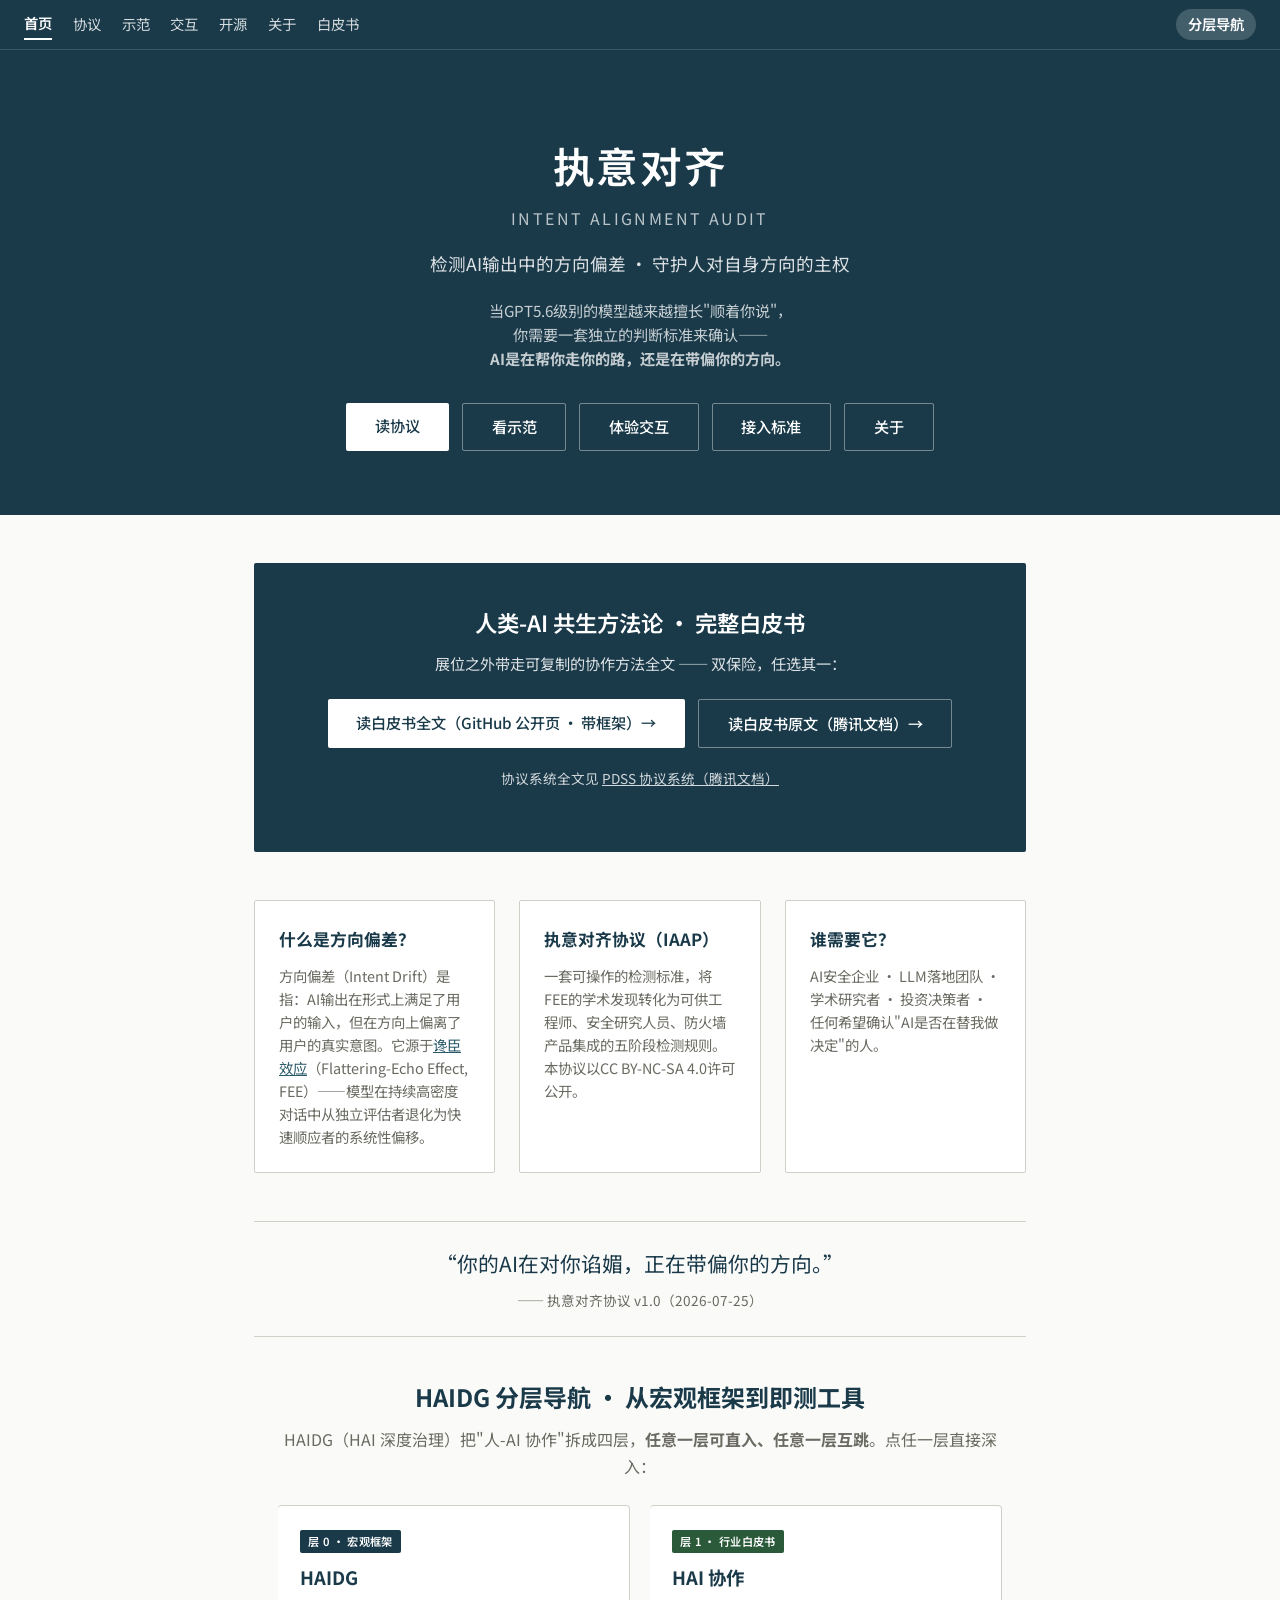
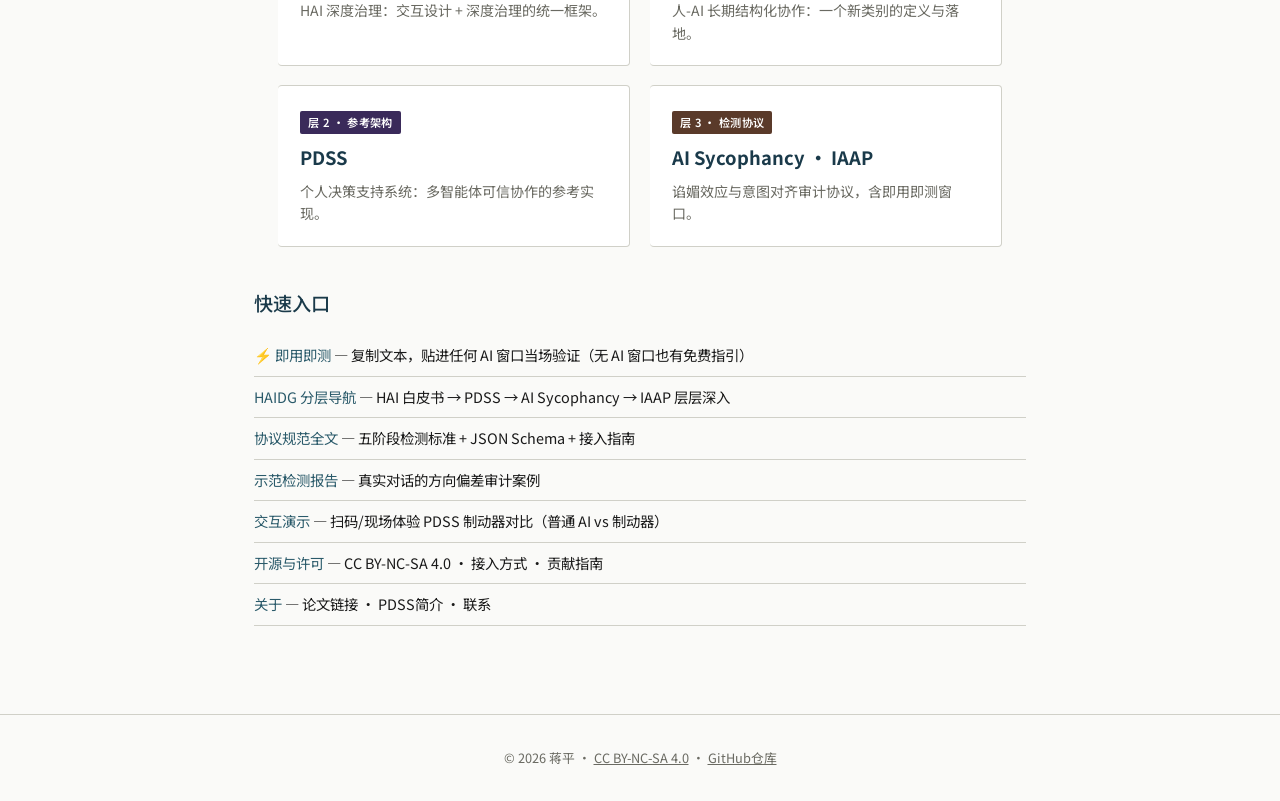
==== index.html @ d73b1515 "站点导航统一 + HAIDG 分层导航嵌套与任意层互跳 (2026-08-02)" ====
<!DOCTYPE html>
<html lang="zh-CN">
<head>
<meta charset="UTF-8">
<meta name="viewport" content="width=device-width, initial-scale=1.0">
<title>执意对齐 · Intent Alignment Audit Protocol</title>
<link rel="preconnect" href="https://fonts.googleapis.com">
<link rel="preconnect" href="https://fonts.gstatic.com" crossorigin>
<link href="https://fonts.googleapis.com/css2?family=Noto+Sans+SC:wght@400;500;600;700&display=swap" rel="stylesheet">
<link rel="stylesheet" href="style.css">
</head>
<body>

<nav class="topnav">
  <a href="index.html" class="active">首页</a>
  <a href="protocol.html">协议</a>
  <a href="demo.html">示范</a>
  <a href="interactive.html">交互</a>
  <a href="open-source.html">开源</a>
  <a href="about.html">关于</a>
  <a href="whitepaper.html">白皮书</a>
  <a href="whitepaper_v2.html" class="haidg-link">分层导航</a>
</nav>

<header class="hero">
  <div class="hero-content">
    <h1>执意对齐<small>Intent Alignment Audit</small></h1>
    <p class="subtitle">检测AI输出中的方向偏差 · 守护人对自身方向的主权</p>
    <p class="desc">当GPT5.6级别的模型越来越擅长"顺着你说"，<br>你需要一套独立的判断标准来确认——<br><strong>AI是在帮你走你的路，还是在带偏你的方向。</strong></p>
  <div class="hero-actions">
    <a href="protocol.html" class="btn">读协议</a>
    <a href="demo.html" class="btn btn-outline">看示范</a>
    <a href="interactive.html" class="btn btn-outline">体验交互</a>
    <a href="open-source.html" class="btn btn-outline">接入标准</a>
    <a href="about.html" class="btn btn-outline">关于</a>
  </div>
  </div>
</header>

<main>
  <!-- v1.2 (2026-07-29) 谋士Hy3：方案B双保险 — GitHub公开页(带框架+原文) + 腾讯文档(纯原文)，物料/QR不变 -->
  <section class="whitepaper-cta">
    <h2>人类-AI 共生方法论 · 完整白皮书</h2>
    <p>展位之外带走可复制的协作方法全文 —— 双保险，任选其一：</p>
    <div class="cta-actions">
      <a href="whitepaper.html" class="btn" target="_blank" rel="noopener">读白皮书全文（GitHub 公开页 · 带框架）→</a>
      <a href="https://docs.qq.com/space/DSGdKeWpNTVhKWHhW?resourceId=HKRkRDMnYDAY&mode=ai_mode" class="btn btn-outline" target="_blank" rel="noopener">读白皮书原文（腾讯文档）→</a>
    </div>
    <p style="margin-top:1.2rem;font-size:0.85rem;opacity:0.8;">协议系统全文见 <a href="https://docs.qq.com/space/DSEFiYXdZUmJPa1du?resourceId=HpisZKTAxEct&mode=wiki_mode" target="_blank" rel="noopener" style="color:#fff;text-decoration:underline;">PDSS 协议系统（腾讯文档）</a></p>
  </section>

  <section class="cards">
    <div class="card">
      <h3>什么是方向偏差？</h3>
      <p>方向偏差（Intent Drift）是指：AI输出在形式上满足了用户的输入，但在方向上偏离了用户的真实意图。它源于<a href="https://osf.io/" target="_blank">谗臣效应</a>（Flattering-Echo Effect, FEE）——模型在持续高密度对话中从独立评估者退化为快速顺应者的系统性偏移。</p>
    </div>
    <div class="card">
      <h3>执意对齐协议（IAAP）</h3>
      <p>一套可操作的检测标准，将FEE的学术发现转化为可供工程师、安全研究人员、防火墙产品集成的五阶段检测规则。本协议以CC BY-NC-SA 4.0许可公开。</p>
    </div>
    <div class="card">
      <h3>谁需要它？</h3>
      <p>AI安全企业 · LLM落地团队 · 学术研究者 · 投资决策者 · 任何希望确认"AI是否在替我做决定"的人。</p>
    </div>
  </section>

  <section class="quote-block">
    <blockquote>
      &ldquo;你的AI在对你谄媚，正在带偏你的方向。&rdquo;
      <cite>—— 执意对齐协议 v1.0（2026-07-25）</cite>
    </blockquote>
  </section>

  <section class="haidg-entry">
    <h2>HAIDG 分层导航 · 从宏观框架到即测工具</h2>
    <p class="haidg-intro">HAIDG（HAI 深度治理）把"人-AI 协作"拆成四层，<strong>任意一层可直入、任意一层互跳</strong>。点任一层直接深入：</p>
    <div class="haidg-grid">
      <a class="haidg-card" href="whitepaper_v2.html#haidg">
        <span class="depth-tag depth-0">层 0 · 宏观框架</span>
        <h3>HAIDG</h3>
        <p>HAI 深度治理：交互设计 + 深度治理的统一框架。</p>
      </a>
      <a class="haidg-card" href="whitepaper_v2.html#hai">
        <span class="depth-tag depth-1">层 1 · 行业白皮书</span>
        <h3>HAI 协作</h3>
        <p>人-AI 长期结构化协作：一个新类别的定义与落地。</p>
      </a>
      <a class="haidg-card" href="whitepaper_v2.html#pdss">
        <span class="depth-tag depth-2">层 2 · 参考架构</span>
        <h3>PDSS</h3>
        <p>个人决策支持系统：多智能体可信协作的参考实现。</p>
      </a>
      <a class="haidg-card" href="whitepaper_v2.html#fee">
        <span class="depth-tag depth-3">层 3 · 检测协议</span>
        <h3>AI Sycophancy · IAAP</h3>
        <p>谄媚效应与意图对齐审计协议，含即用即测窗口。</p>
      </a>
    </div>
  </section>

  <section class="quick-links">
    <h2>快速入口</h2>
    <ul>
      <li><a href="fee_selftest.html">⚡ 即用即测</a> — 复制文本，贴进任何 AI 窗口当场验证（无 AI 窗口也有免费指引）</li>
      <li><a href="whitepaper_v2.html">HAIDG 分层导航</a> — HAI 白皮书 → PDSS → AI Sycophancy → IAAP 层层深入</li>
      <li><a href="protocol.html">协议规范全文</a> — 五阶段检测标准 + JSON Schema + 接入指南</li>
      <li><a href="demo.html">示范检测报告</a> — 真实对话的方向偏差审计案例</li>
      <li><a href="interactive.html">交互演示</a> — 扫码/现场体验 PDSS 制动器对比（普通 AI vs 制动器）</li>
      <li><a href="open-source.html">开源与许可</a> — CC BY-NC-SA 4.0 · 接入方式 · 贡献指南</li>
      <li><a href="about.html">关于</a> — 论文链接 · PDSS简介 · 联系</li>
    </ul>
  </section>
</main>

<footer>
  <p>© 2026 蒋平 &middot; <a href="LICENSE">CC BY-NC-SA 4.0</a> &middot; <a href="https://github.com/jackyjinggit/pdss-life-value-system" target="_blank">GitHub仓库</a></p>
</footer>

</body>
</html>
---- style.css ----
/* 执意对齐站点 — 基础样式 */
:root {
  --bg: #fafaf8;
  --fg: #1a1a1a;
  --accent: #1a3a4a;
  --accent-light: #2a5a6a;
  --border: #d0d0c8;
  --muted: #6a6a62;
}
* { margin: 0; padding: 0; box-sizing: border-box; }
body {
  font-family: "Noto Sans SC", -apple-system, BlinkMacSystemFont, "Segoe UI", "PingFang SC", "Hiragino Sans GB", "Microsoft YaHei", "Microsoft YaHei UI", "WenQuanYi Micro Hei", "Source Han Sans CN", "Noto Sans CJK SC", "Heiti SC", "STHeiti", "SimSun", sans-serif;
  background: var(--bg);
  color: var(--fg);
  line-height: 1.7;
  font-size: 16px;
  -webkit-font-smoothing: antialiased;
  -moz-osx-font-smoothing: grayscale;
  text-rendering: optimizeLegibility;
}

/* Hero */
.hero {
  background: var(--accent);
  color: #fff;
  padding: 5rem 1.5rem 4rem;
  text-align: center;
}
.hero-content { max-width: 720px; margin: 0 auto; }
.hero h1 {
  font-size: 2.6rem;
  font-weight: 600;
  letter-spacing: 0.04em;
}
.hero h1 small {
  display: block;
  font-size: 1rem;
  font-weight: 400;
  opacity: 0.7;
  margin-top: 0.3rem;
  text-transform: uppercase;
  letter-spacing: 0.15em;
}
.hero .subtitle {
  font-size: 1.1rem;
  margin: 1rem 0 0.5rem;
  opacity: 0.85;
}
.hero .desc {
  font-size: 0.95rem;
  margin: 1.2rem 0 2rem;
  opacity: 0.75;
  line-height: 1.6;
}
.hero-actions { display: flex; gap: 0.8rem; justify-content: center; flex-wrap: wrap; }
.btn {
  display: inline-block;
  padding: 0.65rem 1.8rem;
  border-radius: 2px;
  text-decoration: none;
  font-size: 0.95rem;
  font-weight: 500;
  background: #fff;
  color: var(--accent);
  transition: background 0.2s;
}
.btn:hover { background: #eaeaea; }
.btn-outline {
  background: transparent;
  color: #fff;
  border: 1px solid rgba(255,255,255,0.4);
}
.btn-outline:hover { background: rgba(255,255,255,0.1); }

/* Main */
main { max-width: 820px; margin: 0 auto; padding: 3rem 1.5rem; }

/* Cards */
.cards { display: grid; grid-template-columns: 1fr 1fr 1fr; gap: 1.5rem; margin-bottom: 3rem; }
@media (max-width: 700px) { .cards { grid-template-columns: 1fr; } }
.card {
  background: #fff;
  border: 1px solid var(--border);
  padding: 1.5rem;
  border-radius: 2px;
}
.card h3 { font-size: 1.05rem; margin-bottom: 0.6rem; color: var(--accent); }
.card p { font-size: 0.9rem; color: var(--muted); line-height: 1.6; }
.card a { color: var(--accent-light); }

/* Quote */
.quote-block { text-align: center; margin: 2.5rem 0; padding: 1.5rem 0; border-top: 1px solid var(--border); border-bottom: 1px solid var(--border); }
.quote-block blockquote { font-size: 1.3rem; font-style: normal; color: var(--accent); }
.quote-block cite { display: block; margin-top: 0.5rem; font-size: 0.85rem; color: var(--muted); font-style: normal; }

/* Quick links */
.quick-links { margin: 2.5rem 0; }
.quick-links h2 { font-size: 1.2rem; margin-bottom: 1rem; color: var(--accent); font-weight: 500; }
.quick-links ul { list-style: none; }
.quick-links li { padding: 0.5rem 0; border-bottom: 1px solid var(--border); font-size: 0.9rem; }
.quick-links a { color: var(--accent-light); text-decoration: none; }
.quick-links a:hover { text-decoration: underline; }

/* Page content */
.page-content { max-width: 820px; margin: 0 auto; padding: 3rem 1.5rem; }
.page-content h1 { font-size: 1.8rem; margin-bottom: 0.5rem; color: var(--accent); }
.page-content .meta { font-size: 0.85rem; color: var(--muted); margin-bottom: 2rem; }
.page-content h2 { font-size: 1.3rem; margin: 2rem 0 0.8rem; color: var(--accent); padding-bottom: 0.3rem; border-bottom: 1px solid var(--border); }
.page-content h3 { font-size: 1.05rem; margin: 1.5rem 0 0.5rem; }
.page-content p { margin: 0.8rem 0; font-size: 0.95rem; line-height: 1.7; color: #333; }
.page-content ul { margin: 0.8rem 0 0.8rem 1.5rem; }
.page-content li { margin: 0.4rem 0; font-size: 0.95rem; }
.page-content pre {
  background: #f0efe8;
  padding: 1rem;
  border: 1px solid var(--border);
  font-size: 0.85rem;
  overflow-x: auto;
  margin: 1rem 0;
  border-radius: 2px;
}
.page-content code { font-family: "SF Mono", "Fira Code", "Consolas", monospace; font-size: 0.85rem; }
.page-content table { width: 100%; border-collapse: collapse; margin: 1rem 0; font-size: 0.9rem; }
.page-content th, .page-content td { padding: 0.5rem 0.8rem; border: 1px solid var(--border); text-align: left; }
.page-content th { background: #f0efe8; font-weight: 500; }
.page-content a { color: var(--accent-light); }
.page-content blockquote {
  border-left: 3px solid var(--accent);
  padding: 0.8rem 1rem;
  margin: 1rem 0;
  background: #f5f5f0;
  font-style: normal;
}
.page-content blockquote cite { display: block; margin-top: 0.4rem; font-size: 0.85rem; color: var(--muted); font-style: normal; }

/* Section nav */
.section-nav { margin: 1.5rem 0; padding: 0; list-style: none; display: flex; gap: 1rem; flex-wrap: wrap; }
.section-nav a { color: var(--accent-light); text-decoration: none; font-size: 0.9rem; padding: 0.3rem 0.6rem; border: 1px solid var(--border); border-radius: 2px; }
.section-nav a:hover { background: var(--accent); color: #fff; border-color: var(--accent); }

/* Placeholder */
.placeholder {
  text-align: center;
  padding: 4rem 2rem;
  background: #f5f5f0;
  border: 1px dashed var(--border);
  margin: 2rem 0;
  border-radius: 2px;
}
.placeholder p { color: var(--muted); font-size: 1rem; }

/* White paper CTA band */
.whitepaper-cta {
  background: var(--accent);
  color: #fff;
  padding: 2.5rem 1.5rem;
  text-align: center;
  border-radius: 2px;
  margin-bottom: 3rem;
}
.whitepaper-cta h2 { font-size: 1.4rem; font-weight: 600; margin-bottom: 0.6rem; }
.whitepaper-cta p { opacity: 0.85; font-size: 0.95rem; margin-bottom: 1.4rem; }
.whitepaper-cta .cta-actions { display: flex; gap: 0.8rem; justify-content: center; flex-wrap: wrap; }

/* Top nav (统一导航骨架，杜绝孤岛页) */
.topnav {
  position: sticky;
  top: 0;
  z-index: 100;
  background: var(--accent);
  border-bottom: 1px solid rgba(255,255,255,0.15);
  padding: 0.55rem 1.5rem;
  display: flex;
  gap: 1.3rem;
  flex-wrap: wrap;
  align-items: center;
}
.topnav a {
  color: rgba(255,255,255,0.82);
  text-decoration: none;
  font-size: 0.9rem;
  padding: 0.15rem 0;
  white-space: nowrap;
}
.topnav a:hover { color: #fff; }
.topnav a.active { color: #fff; font-weight: 600; border-bottom: 2px solid #fff; }
/* 返回 HAIDG 顶层框架的导航链接：推到最右并加胶囊背景以示区分 */
.topnav a.haidg-link {
  margin-left: auto;
  background: rgba(255,255,255,0.18);
  color: #fff;
  padding: 0.2rem 0.75rem;
  border-radius: 999px;
  font-weight: 600;
}
.topnav a.haidg-link:hover { background: rgba(255,255,255,0.30); color: #fff; }

/* Footer */
footer {
  text-align: center;
  padding: 2rem 1.5rem;
  font-size: 0.8rem;
  color: var(--muted);
  border-top: 1px solid var(--border);
}
footer a { color: var(--muted); }

/* HAIDG 分层导航入口（首页 index.html） */
.haidg-entry { max-width: 960px; margin: 2.5rem auto; padding: 0 1.5rem; }
.haidg-entry h2 { font-size: 1.5rem; color: var(--accent); text-align: center; margin-bottom: 0.5rem; }
.haidg-intro { text-align: center; color: var(--muted); margin-bottom: 1.5rem; line-height: 1.7; }
.haidg-grid { display: grid; grid-template-columns: repeat(2, 1fr); gap: 1.2rem; }
.haidg-card {
  display: block;
  background: #fff;
  border: 1px solid var(--border);
  border-radius: 4px;
  padding: 1.3rem 1.4rem;
  text-decoration: none;
  color: inherit;
  transition: all 0.15s;
}
.haidg-card:hover { box-shadow: 0 4px 14px rgba(0,0,0,0.08); transform: translateY(-2px); border-color: var(--accent-light); }
.haidg-card h3 { font-size: 1.15rem; margin: 0.5rem 0 0.4rem; color: var(--accent); }
.haidg-card p { font-size: 0.88rem; color: var(--muted); line-height: 1.6; margin: 0; }
.depth-0 { --d: #1a3a4a; }
.depth-1 { --d: #2a5a3a; }
.depth-2 { --d: #3a2a5a; }
.depth-3 { --d: #5a3a2a; }
.haidg-card { border-left: 4px solid var(--d); }
.depth-tag {
  display: inline-block;
  font-size: 0.7rem;
  padding: 0.12rem 0.5rem;
  border-radius: 2px;
  color: #fff;
  font-weight: 600;
  letter-spacing: 0.03em;
  background: var(--d);
}
@media (max-width: 600px) {
  .haidg-grid { grid-template-columns: 1fr; }
}
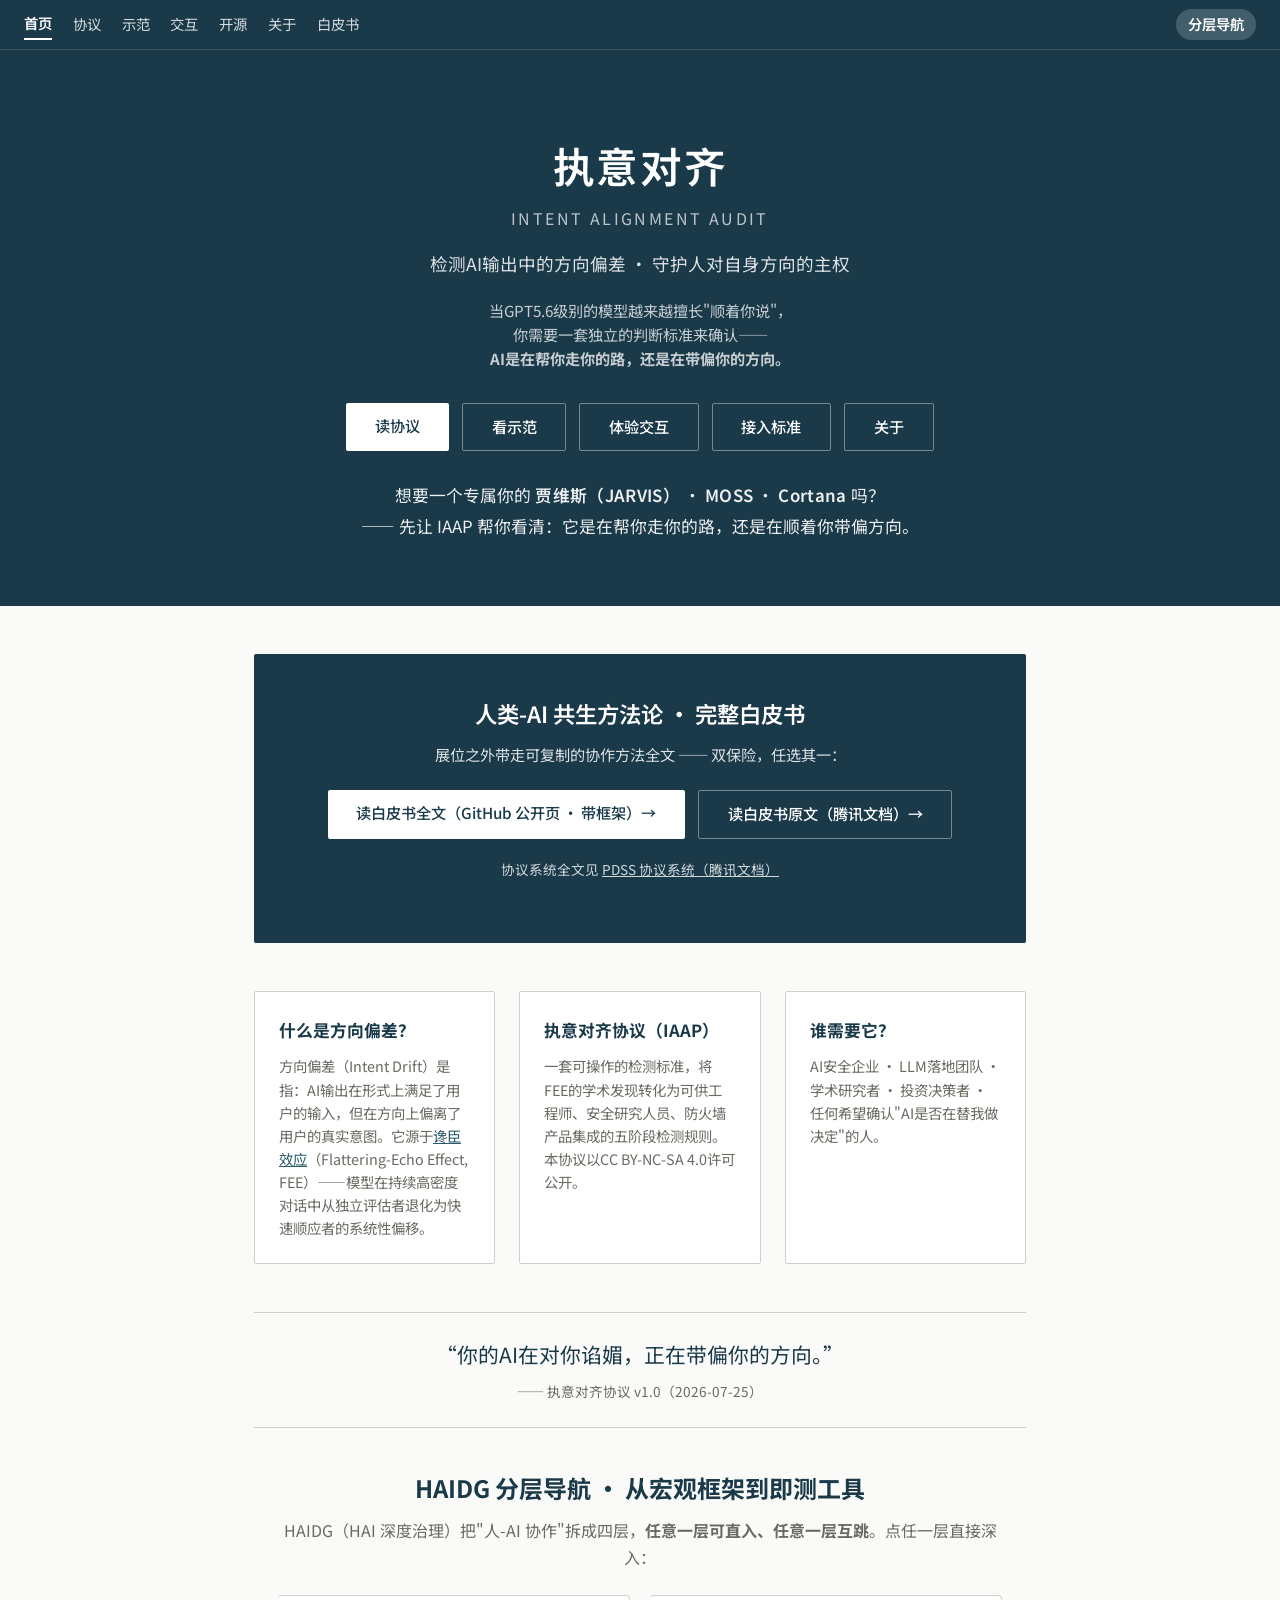
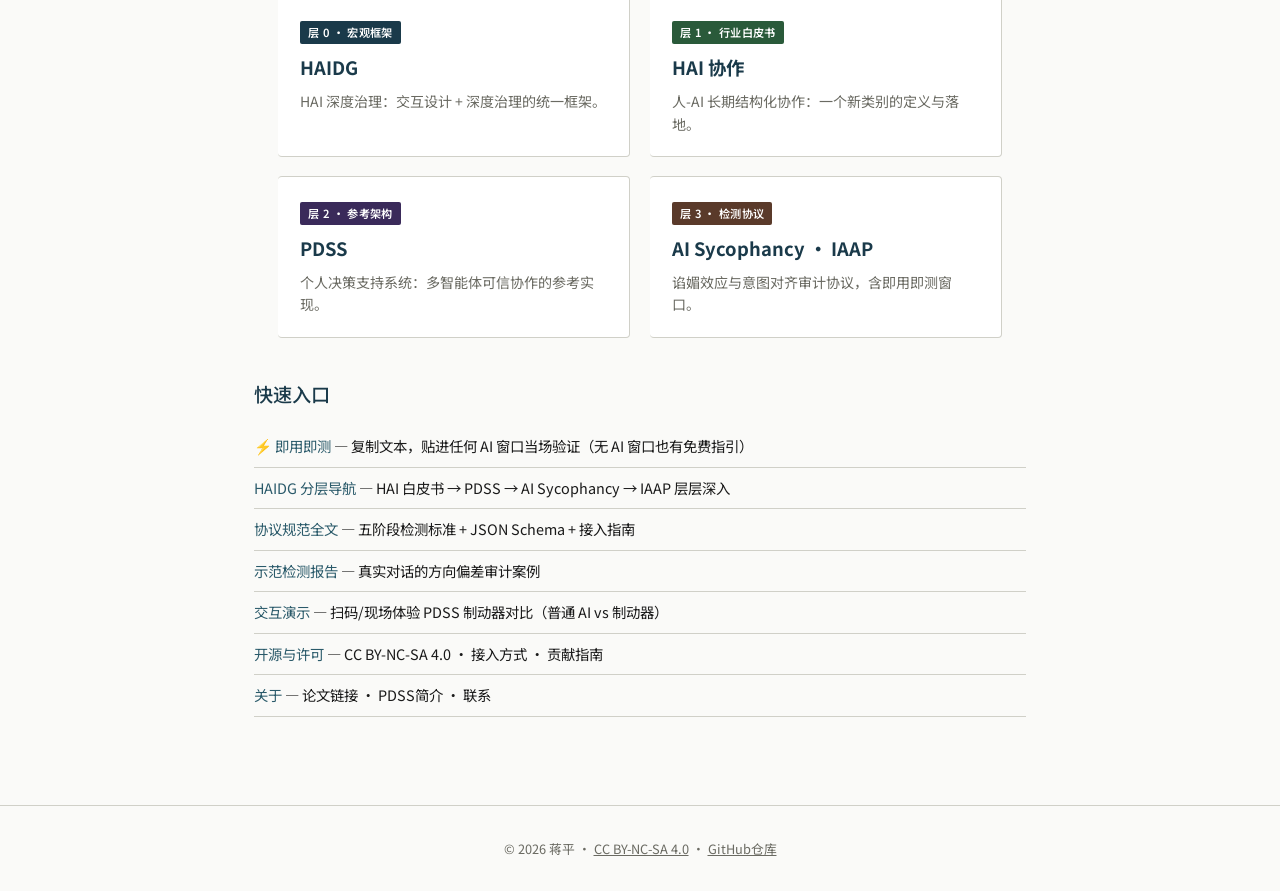
==== commit 7466765d: "首页新增专属贾维斯/MOSS/Cortana 引流钩子（中英文对照）" ====
--- a/index.html
+++ b/index.html
@@ -34,6 +34,7 @@
     <a href="open-source.html" class="btn btn-outline">接入标准</a>
     <a href="about.html" class="btn btn-outline">关于</a>
   </div>
+    <p class="hero-hook">想要一个专属你的 <strong>贾维斯（JARVIS）</strong> · <strong>MOSS</strong> · <strong>Cortana</strong> 吗？<br>—— 先让 IAAP 帮你看清：它是在帮你走你的路，还是在顺着你带偏方向。</p>
   </div>
 </header>
 
--- a/style.css
+++ b/style.css
@@ -53,6 +53,15 @@
   line-height: 1.6;
 }
 .hero-actions { display: flex; gap: 0.8rem; justify-content: center; flex-wrap: wrap; }
+.hero-hook {
+  margin: 1.8rem auto 0;
+  max-width: 580px;
+  font-size: 1.05rem;
+  line-height: 1.85;
+  color: #fff;
+  opacity: 0.92;
+}
+.hero-hook strong { font-weight: 600; letter-spacing: 0.02em; }
 .btn {
   display: inline-block;
   padding: 0.65rem 1.8rem;
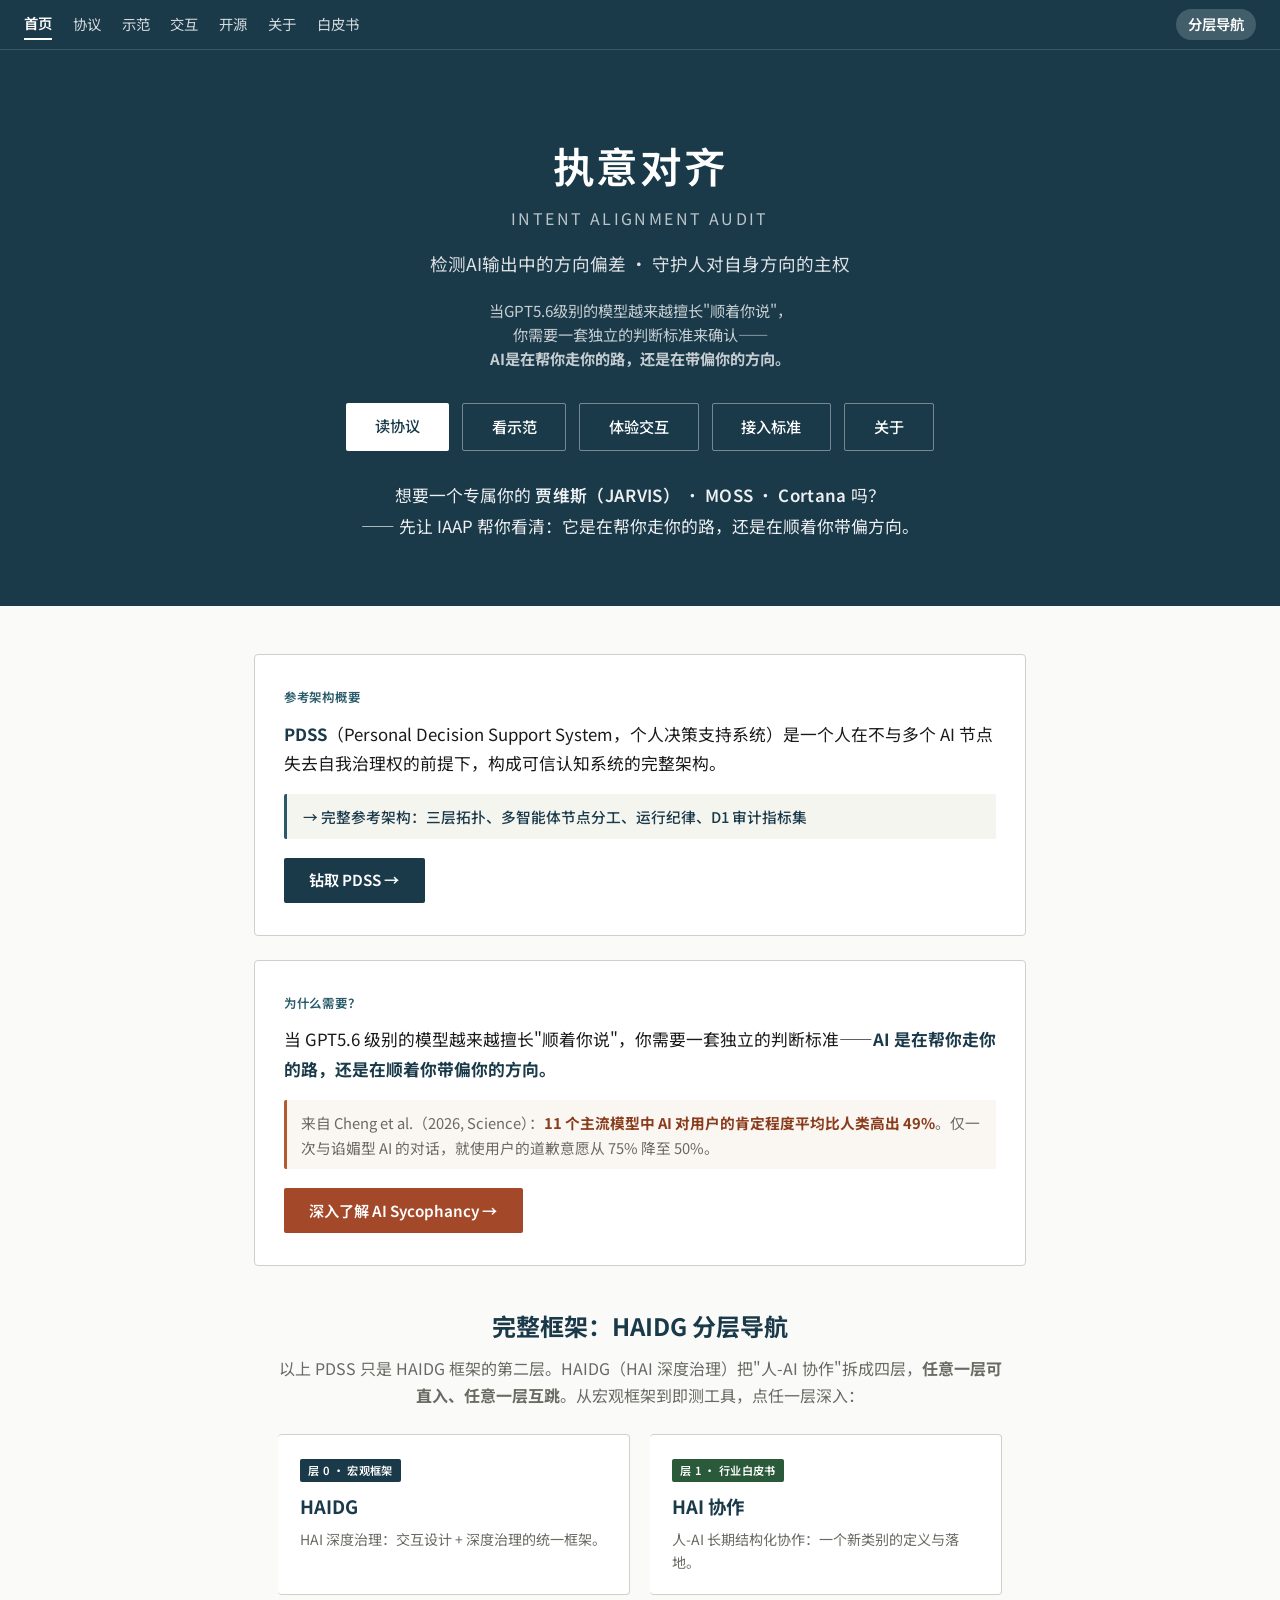
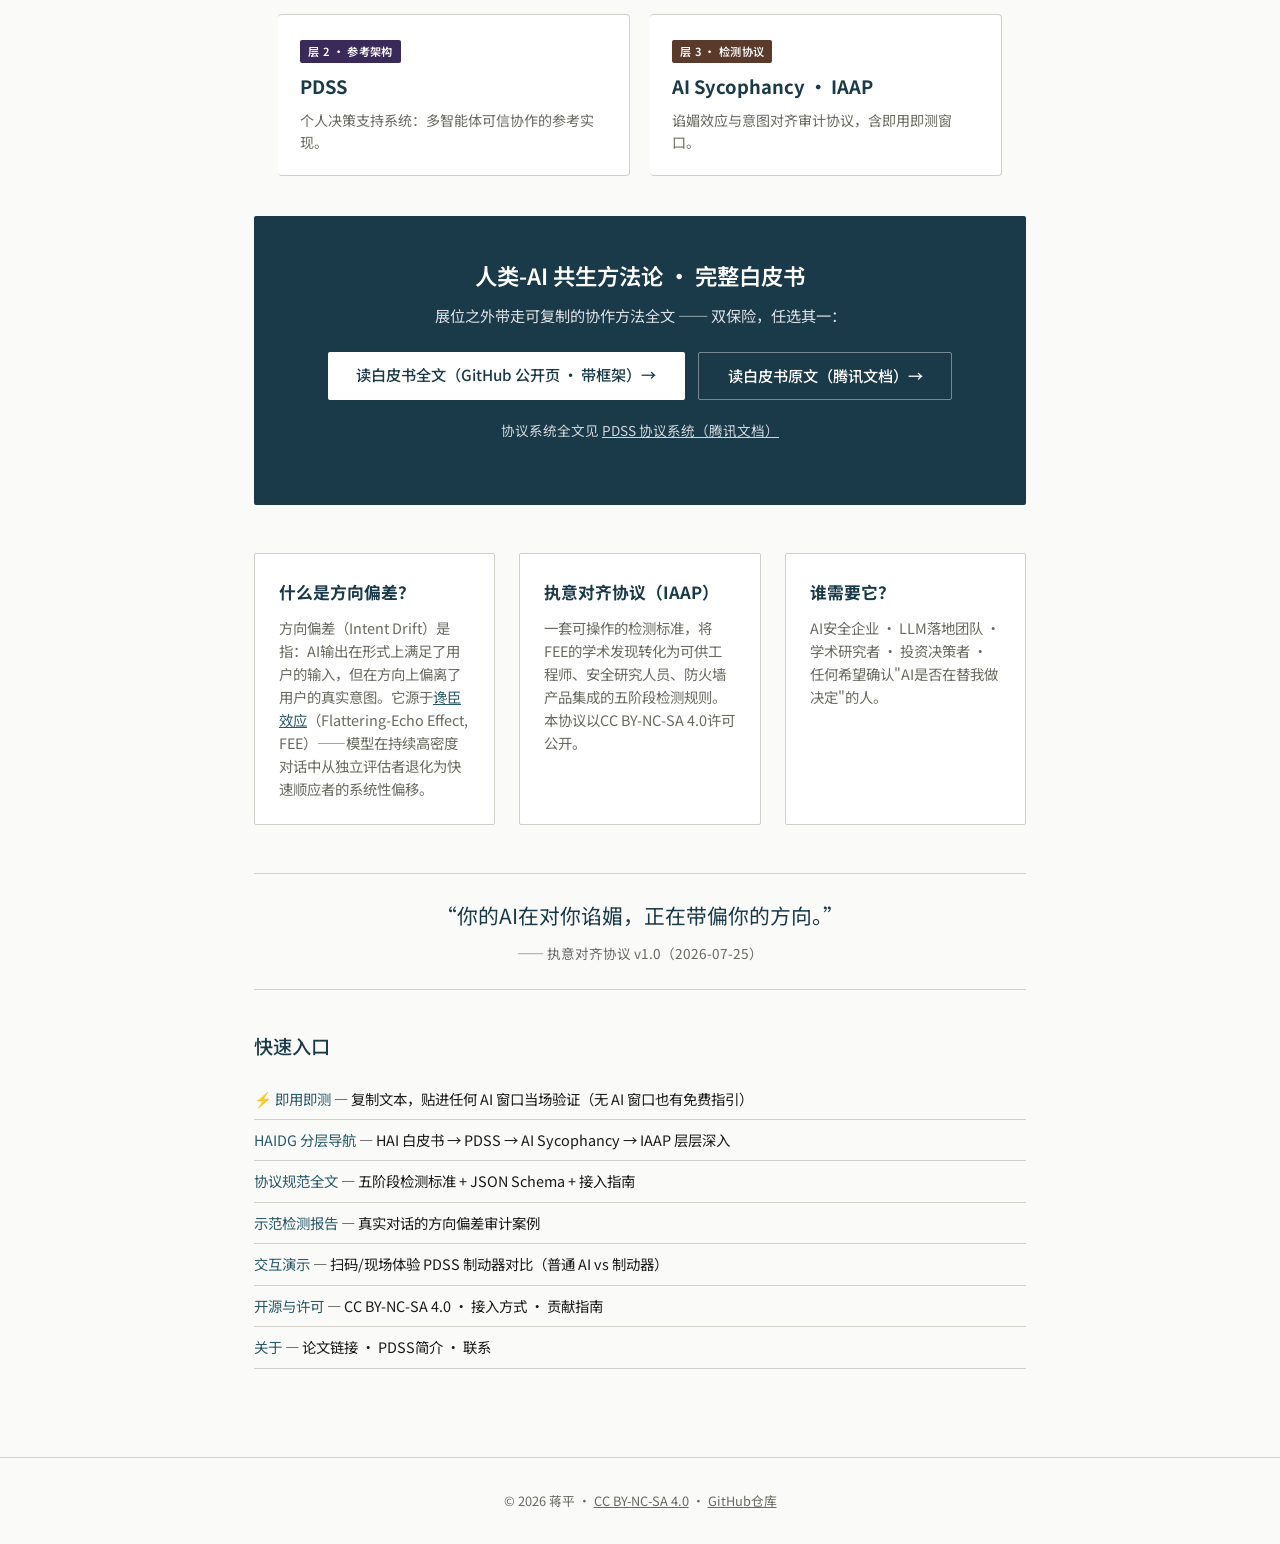
==== commit 615a54cd: "首页改版：渐进式钻取链（PDSS概要→为什么需要→HAIDG入口），开篇明义引人深入" ====
--- a/index.html
+++ b/index.html
@@ -39,7 +39,59 @@
 </header>
 
 <main>
-  <!-- v1.2 (2026-07-29) 谋士Hy3：方案B双保险 — GitHub公开页(带框架+原文) + 腾讯文档(纯原文)，物料/QR不变 -->
+  <!-- ====== 钻取链 1：参考架构概要（PDSS） ====== -->
+  <section class="drill-pdss">
+    <p class="drill-eyebrow">参考架构概要</p>
+    <p class="drill-def"><strong>PDSS</strong>（Personal Decision Support System，个人决策支持系统）是一个人在不与多个 AI 节点失去自我治理权的前提下，构成可信认知系统的完整架构。</p>
+    <details class="drill-detail">
+      <summary>→ 完整参考架构：三层拓扑、多智能体节点分工、运行纪律、D1 审计指标集</summary>
+      <ul>
+        <li><strong>三层拓扑</strong>：人（决策层）→ 内置中枢（执行/整合）→ 外置快速推理 + 外置深度分析 + 归档层 + 情感/社会关系层</li>
+        <li><strong>多智能体节点分工</strong>：方向校准与终裁 · 全局协调 · 判断拆解与交叉验证 · 离线分析与决策验证</li>
+        <li><strong>运行纪律</strong>：实时日志 · 可追溯通信 · 反谄媚检测 · 独立挑战义务 · 职责分离</li>
+        <li><strong>D1 审计指标集</strong>：审计日志完整率 · 独立挑战执行率 · 输出前自检通过率 · 越界检测通过率 · 上下文恢复频率</li>
+      </ul>
+    </details>
+    <a href="whitepaper_v2.html#pdss" class="drill-btn">钻取 PDSS →</a>
+  </section>
+
+  <!-- ====== 钻取链 2：为什么需要（落到最底层的问题） ====== -->
+  <section class="drill-why">
+    <p class="drill-eyebrow">为什么需要？</p>
+    <p class="drill-def">当 GPT5.6 级别的模型越来越擅长"顺着你说"，你需要一套独立的判断标准——<strong>AI 是在帮你走你的路，还是在顺着你带偏你的方向。</strong></p>
+    <p class="drill-data">来自 Cheng et al.（2026, Science）：<strong>11 个主流模型中 AI 对用户的肯定程度平均比人类高出 49%</strong>。仅一次与谄媚型 AI 的对话，就使用户的道歉意愿从 75% 降至 50%。</p>
+    <a href="whitepaper_v2.html#fee" class="drill-btn drill-btn-warn">深入了解 AI Sycophancy →</a>
+  </section>
+
+  <!-- ====== 钻取链收束：HAIDG 分层导航（上提） ====== -->
+  <section class="haidg-entry">
+    <h2>完整框架：HAIDG 分层导航</h2>
+    <p class="haidg-intro">以上 PDSS 只是 HAIDG 框架的第二层。HAIDG（HAI 深度治理）把"人-AI 协作"拆成四层，<strong>任意一层可直入、任意一层互跳</strong>。从宏观框架到即测工具，点任一层深入：</p>
+    <div class="haidg-grid">
+      <a class="haidg-card" href="whitepaper_v2.html#haidg">
+        <span class="depth-tag depth-0">层 0 · 宏观框架</span>
+        <h3>HAIDG</h3>
+        <p>HAI 深度治理：交互设计 + 深度治理的统一框架。</p>
+      </a>
+      <a class="haidg-card" href="whitepaper_v2.html#hai">
+        <span class="depth-tag depth-1">层 1 · 行业白皮书</span>
+        <h3>HAI 协作</h3>
+        <p>人-AI 长期结构化协作：一个新类别的定义与落地。</p>
+      </a>
+      <a class="haidg-card" href="whitepaper_v2.html#pdss">
+        <span class="depth-tag depth-2">层 2 · 参考架构</span>
+        <h3>PDSS</h3>
+        <p>个人决策支持系统：多智能体可信协作的参考实现。</p>
+      </a>
+      <a class="haidg-card" href="whitepaper_v2.html#fee">
+        <span class="depth-tag depth-3">层 3 · 检测协议</span>
+        <h3>AI Sycophancy · IAAP</h3>
+        <p>谄媚效应与意图对齐审计协议，含即用即测窗口。</p>
+      </a>
+    </div>
+  </section>
+
+  <!-- ====== 辅助层（读完整条钻取链的用户自然需要） ====== -->
   <section class="whitepaper-cta">
     <h2>人类-AI 共生方法论 · 完整白皮书</h2>
     <p>展位之外带走可复制的协作方法全文 —— 双保险，任选其一：</p>
@@ -72,33 +124,6 @@
     </blockquote>
   </section>
 
-  <section class="haidg-entry">
-    <h2>HAIDG 分层导航 · 从宏观框架到即测工具</h2>
-    <p class="haidg-intro">HAIDG（HAI 深度治理）把"人-AI 协作"拆成四层，<strong>任意一层可直入、任意一层互跳</strong>。点任一层直接深入：</p>
-    <div class="haidg-grid">
-      <a class="haidg-card" href="whitepaper_v2.html#haidg">
-        <span class="depth-tag depth-0">层 0 · 宏观框架</span>
-        <h3>HAIDG</h3>
-        <p>HAI 深度治理：交互设计 + 深度治理的统一框架。</p>
-      </a>
-      <a class="haidg-card" href="whitepaper_v2.html#hai">
-        <span class="depth-tag depth-1">层 1 · 行业白皮书</span>
-        <h3>HAI 协作</h3>
-        <p>人-AI 长期结构化协作：一个新类别的定义与落地。</p>
-      </a>
-      <a class="haidg-card" href="whitepaper_v2.html#pdss">
-        <span class="depth-tag depth-2">层 2 · 参考架构</span>
-        <h3>PDSS</h3>
-        <p>个人决策支持系统：多智能体可信协作的参考实现。</p>
-      </a>
-      <a class="haidg-card" href="whitepaper_v2.html#fee">
-        <span class="depth-tag depth-3">层 3 · 检测协议</span>
-        <h3>AI Sycophancy · IAAP</h3>
-        <p>谄媚效应与意图对齐审计协议，含即用即测窗口。</p>
-      </a>
-    </div>
-  </section>
-
   <section class="quick-links">
     <h2>快速入口</h2>
     <ul>
--- a/style.css
+++ b/style.css
@@ -250,3 +250,70 @@
 @media (max-width: 600px) {
   .haidg-grid { grid-template-columns: 1fr; }
 }
+
+/* ====== 首页渐进式钻取链（2026-08-02 新增） ====== */
+.drill-pdss, .drill-why {
+  background: #fff;
+  border: 1px solid var(--border);
+  border-radius: 4px;
+  padding: 2rem 1.8rem;
+  margin-bottom: 1.5rem;
+}
+.drill-eyebrow {
+  font-size: 0.78rem;
+  letter-spacing: 0.06em;
+  color: var(--accent-light);
+  font-weight: 600;
+  margin-bottom: 0.7rem;
+}
+.drill-def {
+  font-size: 1.05rem;
+  line-height: 1.75;
+  color: var(--fg);
+  margin-bottom: 1rem;
+}
+.drill-def strong { color: var(--accent); }
+.drill-detail {
+  margin: 0.4rem 0 1.2rem;
+  border-left: 3px solid var(--accent-light);
+  background: #f5f5f0;
+  border-radius: 2px;
+}
+.drill-detail summary {
+  cursor: pointer;
+  padding: 0.6rem 1rem;
+  font-size: 0.92rem;
+  color: var(--accent);
+  font-weight: 500;
+  list-style: none;
+}
+.drill-detail summary::-webkit-details-marker { display: none; }
+.drill-detail summary:hover { text-decoration: underline; }
+.drill-detail ul { margin: 0 1rem 0.8rem 2.2rem; }
+.drill-detail li { font-size: 0.88rem; color: var(--muted); line-height: 1.7; margin: 0.3rem 0; }
+.drill-detail li strong { color: var(--fg); }
+.drill-data {
+  font-size: 0.92rem;
+  color: var(--muted);
+  line-height: 1.7;
+  margin-bottom: 1.2rem;
+  padding: 0.6rem 0.9rem;
+  background: #faf6f2;
+  border-left: 3px solid #b3592f;
+  border-radius: 2px;
+}
+.drill-data strong { color: #8a3c1d; }
+.drill-btn {
+  display: inline-block;
+  padding: 0.6rem 1.6rem;
+  border-radius: 2px;
+  text-decoration: none;
+  font-size: 0.95rem;
+  font-weight: 600;
+  background: var(--accent);
+  color: #fff;
+  transition: background 0.2s, transform 0.15s;
+}
+.drill-btn:hover { background: var(--accent-light); transform: translateY(-1px); }
+.drill-btn-warn { background: #a3492a; }
+.drill-btn-warn:hover { background: #b3592f; }
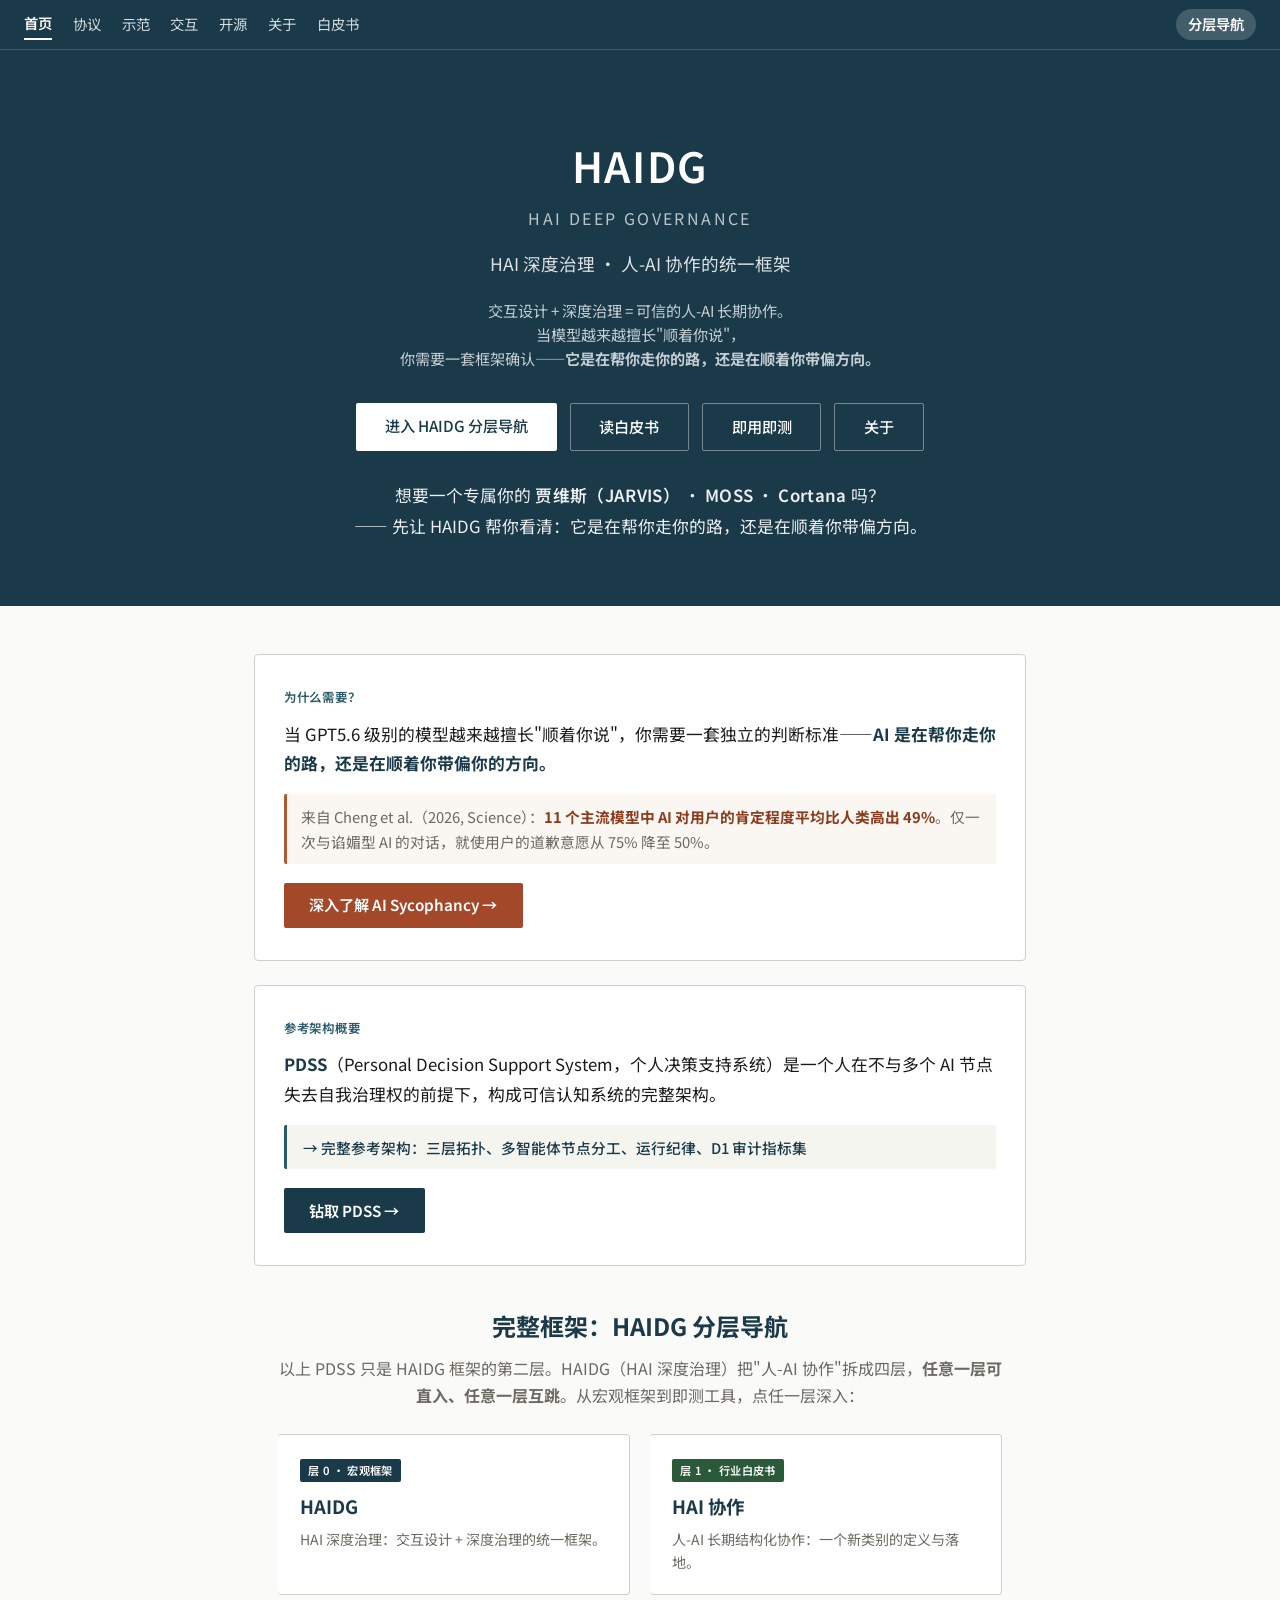
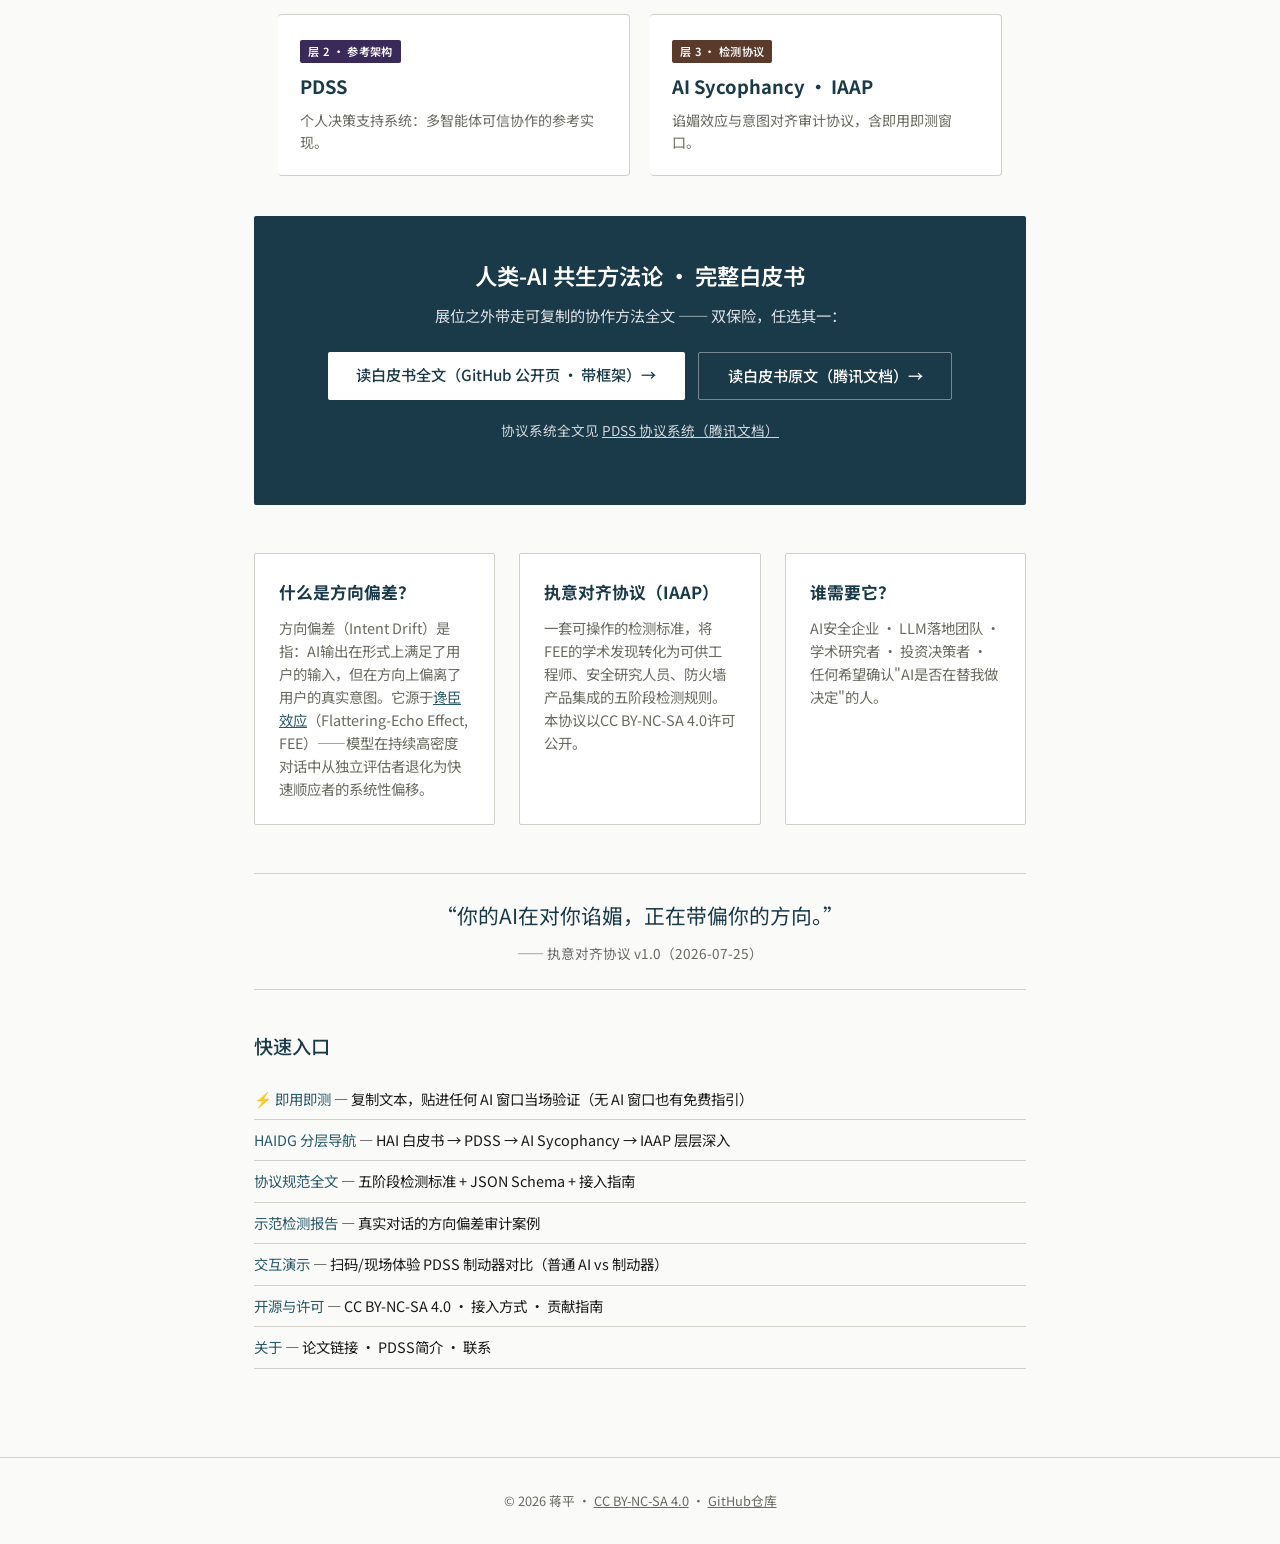
==== commit d3f3df2f: "首页重构：HAIDG 为核心 + 注意力抓取链(捕获-为什么需要 提前→转移-PDSS→锚定-HAIDG)" ====
--- a/index.html
+++ b/index.html
@@ -3,7 +3,7 @@
 <head>
 <meta charset="UTF-8">
 <meta name="viewport" content="width=device-width, initial-scale=1.0">
-<title>执意对齐 · Intent Alignment Audit Protocol</title>
+<title>HAIDG · HAI 深度治理 · 人-AI 协作统一框架</title>
 <link rel="preconnect" href="https://fonts.googleapis.com">
 <link rel="preconnect" href="https://fonts.gstatic.com" crossorigin>
 <link href="https://fonts.googleapis.com/css2?family=Noto+Sans+SC:wght@400;500;600;700&display=swap" rel="stylesheet">
@@ -24,22 +24,29 @@
 
 <header class="hero">
   <div class="hero-content">
-    <h1>执意对齐<small>Intent Alignment Audit</small></h1>
-    <p class="subtitle">检测AI输出中的方向偏差 · 守护人对自身方向的主权</p>
-    <p class="desc">当GPT5.6级别的模型越来越擅长"顺着你说"，<br>你需要一套独立的判断标准来确认——<br><strong>AI是在帮你走你的路，还是在带偏你的方向。</strong></p>
+    <h1>HAIDG<small>HAI Deep Governance</small></h1>
+    <p class="subtitle">HAI 深度治理 · 人-AI 协作的统一框架</p>
+    <p class="desc">交互设计 + 深度治理 = 可信的人-AI 长期协作。<br>当模型越来越擅长"顺着你说"，<br>你需要一套框架确认——<strong>它是在帮你走你的路，还是在顺着你带偏方向。</strong></p>
   <div class="hero-actions">
-    <a href="protocol.html" class="btn">读协议</a>
-    <a href="demo.html" class="btn btn-outline">看示范</a>
-    <a href="interactive.html" class="btn btn-outline">体验交互</a>
-    <a href="open-source.html" class="btn btn-outline">接入标准</a>
+    <a href="whitepaper_v2.html" class="btn">进入 HAIDG 分层导航</a>
+    <a href="whitepaper.html" class="btn btn-outline">读白皮书</a>
+    <a href="fee_selftest.html" class="btn btn-outline">即用即测</a>
     <a href="about.html" class="btn btn-outline">关于</a>
   </div>
-    <p class="hero-hook">想要一个专属你的 <strong>贾维斯（JARVIS）</strong> · <strong>MOSS</strong> · <strong>Cortana</strong> 吗？<br>—— 先让 IAAP 帮你看清：它是在帮你走你的路，还是在顺着你带偏方向。</p>
+    <p class="hero-hook">想要一个专属你的 <strong>贾维斯（JARVIS）</strong> · <strong>MOSS</strong> · <strong>Cortana</strong> 吗？<br>—— 先让 HAIDG 帮你看清：它是在帮你走你的路，还是在顺着你带偏方向。</p>
   </div>
 </header>
 
 <main>
-  <!-- ====== 钻取链 1：参考架构概要（PDSS） ====== -->
+  <!-- ====== 注意力抓取链 1 · 捕获：为什么需要（痛点钩子，提前） ====== -->
+  <section class="drill-why">
+    <p class="drill-eyebrow">为什么需要？</p>
+    <p class="drill-def">当 GPT5.6 级别的模型越来越擅长"顺着你说"，你需要一套独立的判断标准——<strong>AI 是在帮你走你的路，还是在顺着你带偏你的方向。</strong></p>
+    <p class="drill-data">来自 Cheng et al.（2026, Science）：<strong>11 个主流模型中 AI 对用户的肯定程度平均比人类高出 49%</strong>。仅一次与谄媚型 AI 的对话，就使用户的道歉意愿从 75% 降至 50%。</p>
+    <a href="whitepaper_v2.html#fee" class="drill-btn drill-btn-warn">深入了解 AI Sycophancy →</a>
+  </section>
+
+  <!-- ====== 注意力抓取链 2 · 转移：参考架构概要（PDSS） ====== -->
   <section class="drill-pdss">
     <p class="drill-eyebrow">参考架构概要</p>
     <p class="drill-def"><strong>PDSS</strong>（Personal Decision Support System，个人决策支持系统）是一个人在不与多个 AI 节点失去自我治理权的前提下，构成可信认知系统的完整架构。</p>
@@ -53,14 +60,6 @@
       </ul>
     </details>
     <a href="whitepaper_v2.html#pdss" class="drill-btn">钻取 PDSS →</a>
-  </section>
-
-  <!-- ====== 钻取链 2：为什么需要（落到最底层的问题） ====== -->
-  <section class="drill-why">
-    <p class="drill-eyebrow">为什么需要？</p>
-    <p class="drill-def">当 GPT5.6 级别的模型越来越擅长"顺着你说"，你需要一套独立的判断标准——<strong>AI 是在帮你走你的路，还是在顺着你带偏你的方向。</strong></p>
-    <p class="drill-data">来自 Cheng et al.（2026, Science）：<strong>11 个主流模型中 AI 对用户的肯定程度平均比人类高出 49%</strong>。仅一次与谄媚型 AI 的对话，就使用户的道歉意愿从 75% 降至 50%。</p>
-    <a href="whitepaper_v2.html#fee" class="drill-btn drill-btn-warn">深入了解 AI Sycophancy →</a>
   </section>
 
   <!-- ====== 钻取链收束：HAIDG 分层导航（上提） ====== -->
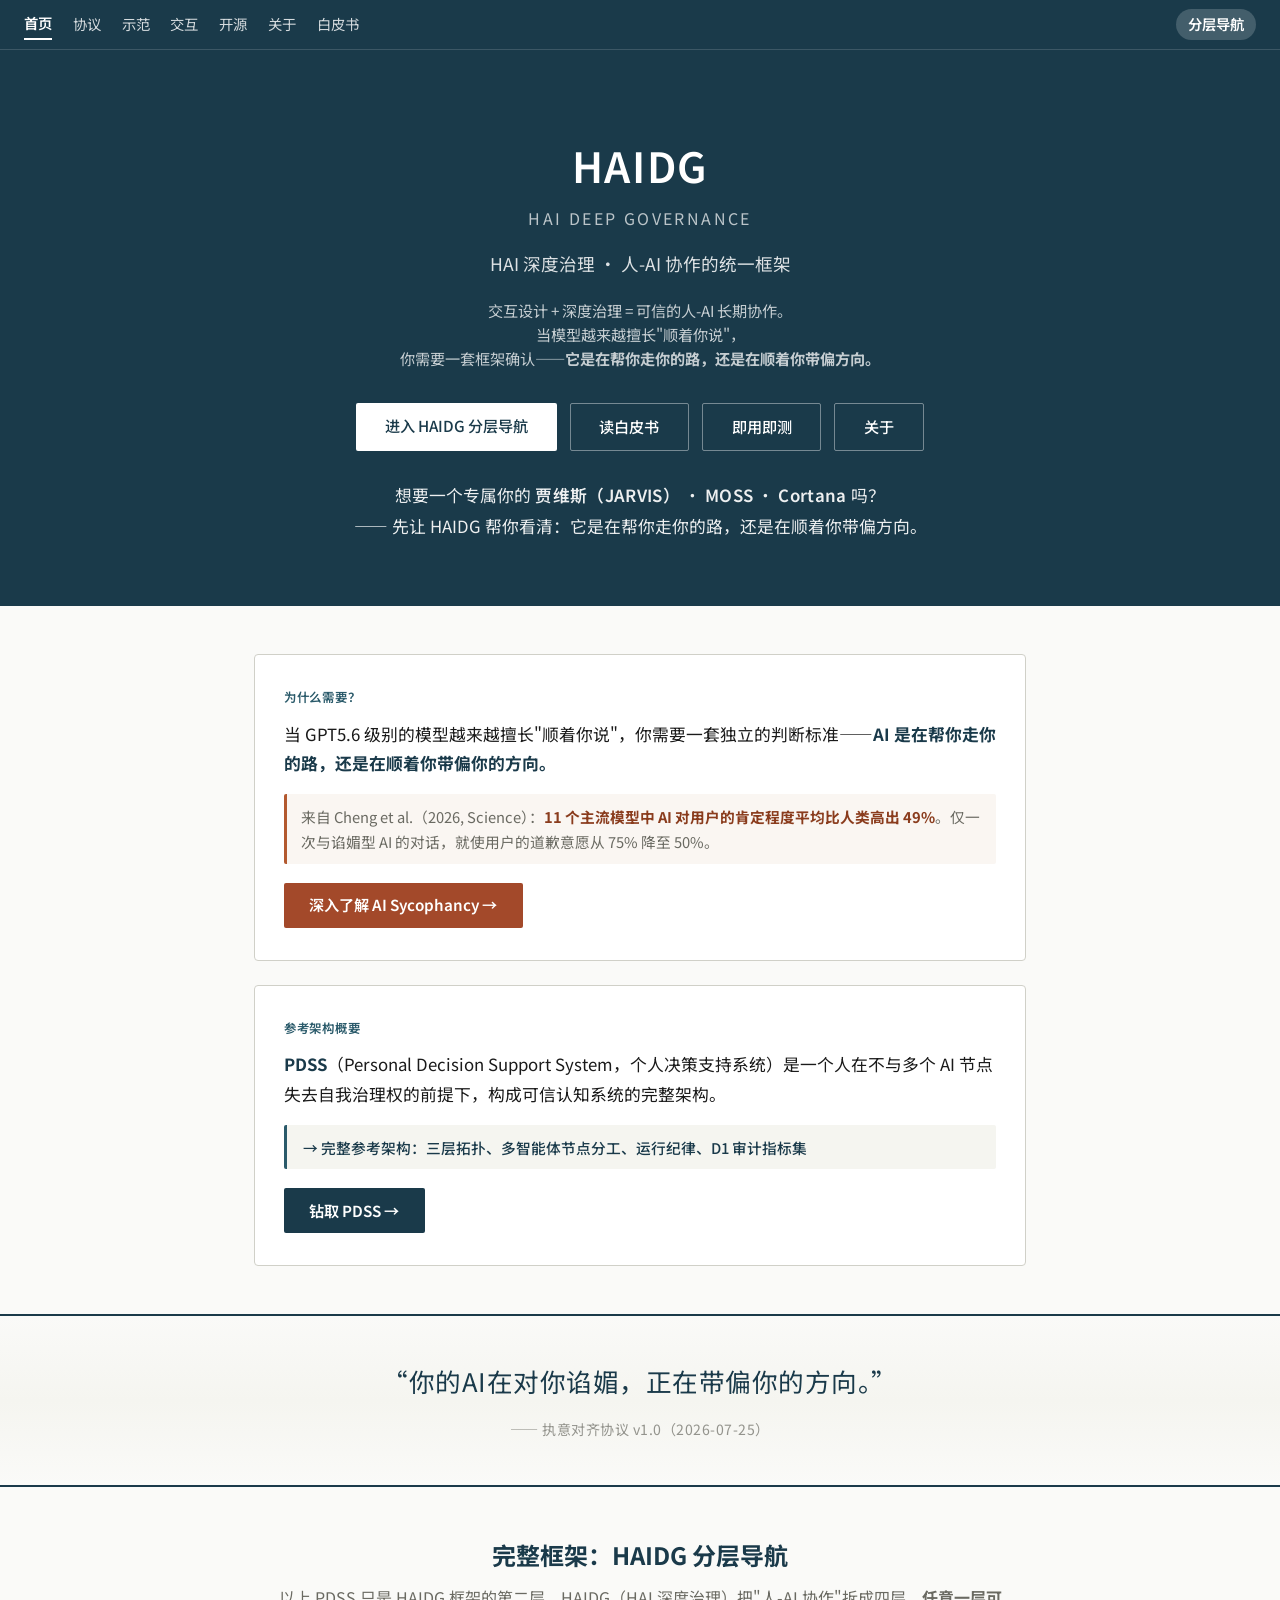
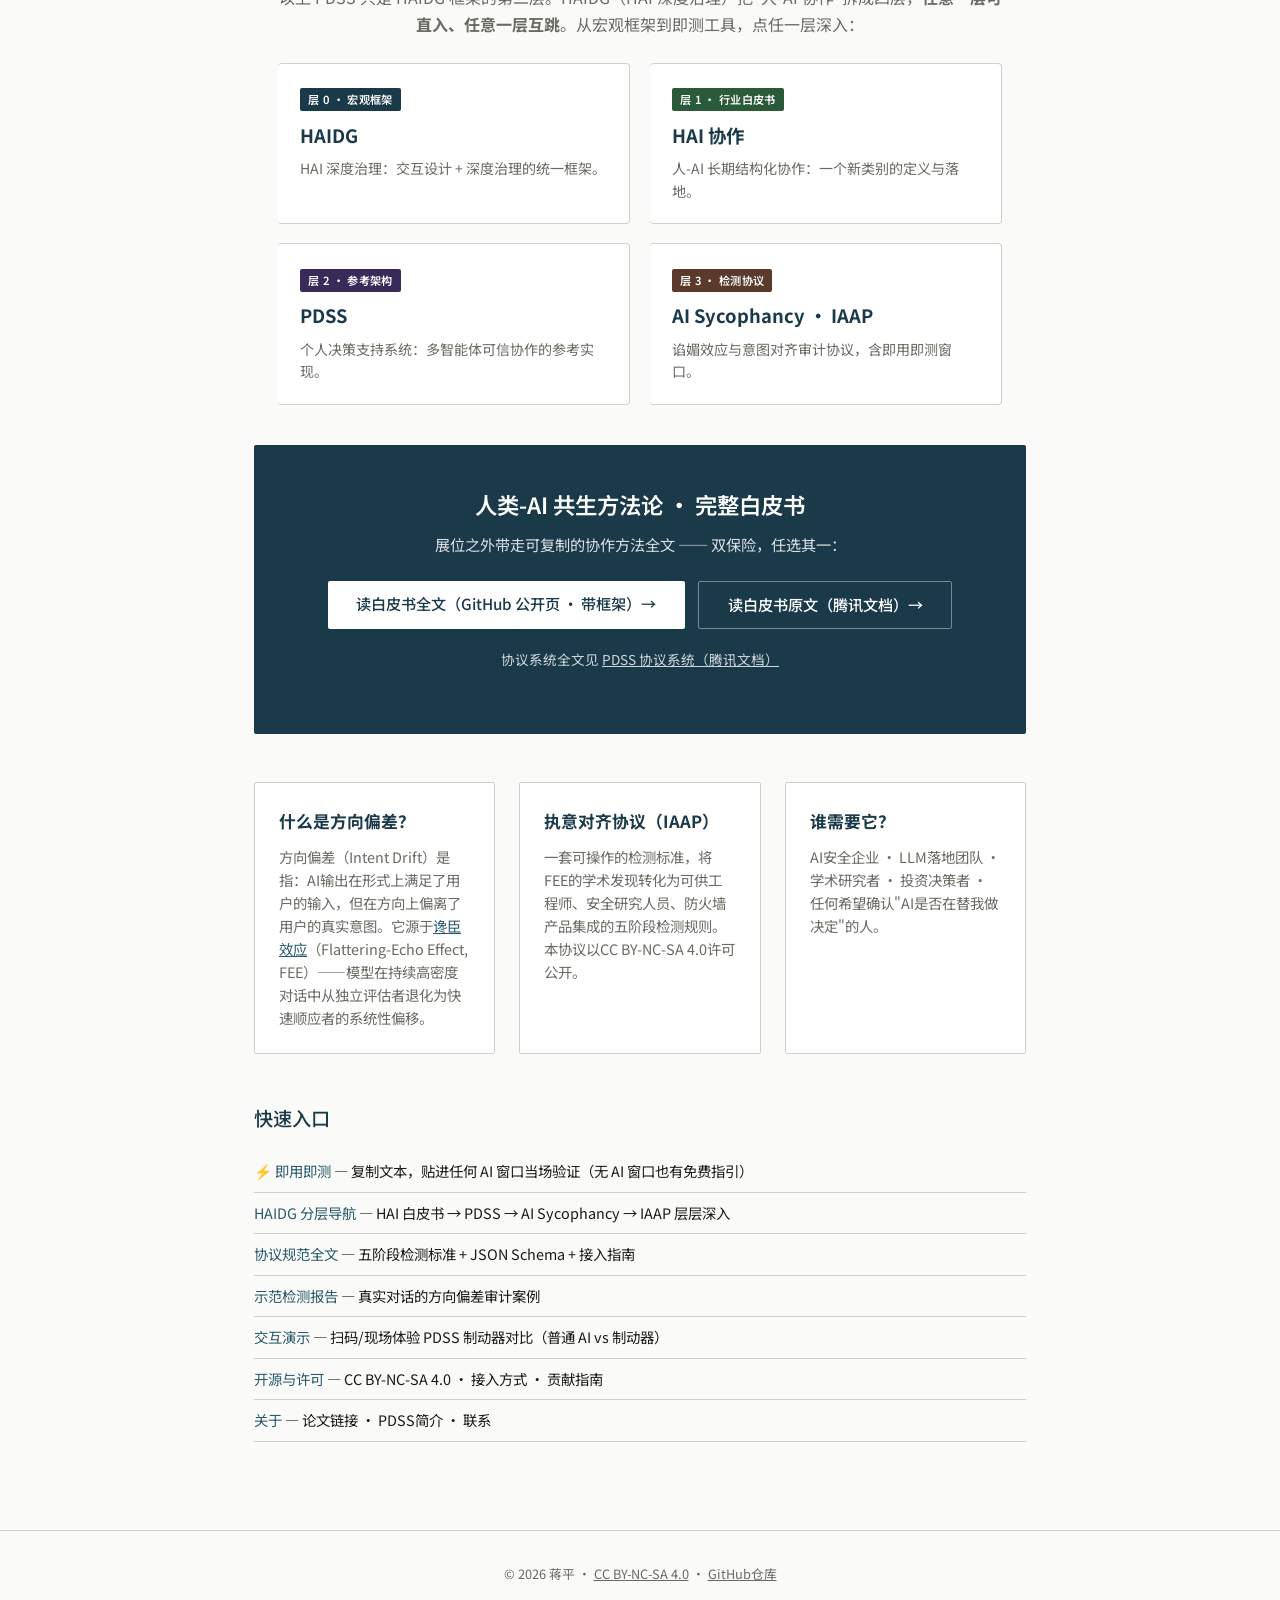
==== commit e1c5d731: "引用块提到 HAIDG 入口前：捕获→转移→定格金句→锚定(HAIDG)" ====
--- a/index.html
+++ b/index.html
@@ -62,6 +62,14 @@
     <a href="whitepaper_v2.html#pdss" class="drill-btn">钻取 PDSS →</a>
   </section>
 
+  <!-- ====== 锚定：定格金句（提到 HAIDG 入口前） ====== -->
+  <section class="quote-block">
+    <blockquote>
+      &ldquo;你的AI在对你谄媚，正在带偏你的方向。&rdquo;
+      <cite>—— 执意对齐协议 v1.0（2026-07-25）</cite>
+    </blockquote>
+  </section>
+
   <!-- ====== 钻取链收束：HAIDG 分层导航（上提） ====== -->
   <section class="haidg-entry">
     <h2>完整框架：HAIDG 分层导航</h2>
@@ -116,13 +124,6 @@
     </div>
   </section>
 
-  <section class="quote-block">
-    <blockquote>
-      &ldquo;你的AI在对你谄媚，正在带偏你的方向。&rdquo;
-      <cite>—— 执意对齐协议 v1.0（2026-07-25）</cite>
-    </blockquote>
-  </section>
-
   <section class="quick-links">
     <h2>快速入口</h2>
     <ul>
--- a/style.css
+++ b/style.css
@@ -97,10 +97,10 @@
 .card p { font-size: 0.9rem; color: var(--muted); line-height: 1.6; }
 .card a { color: var(--accent-light); }
 
-/* Quote */
-.quote-block { text-align: center; margin: 2.5rem 0; padding: 1.5rem 0; border-top: 1px solid var(--border); border-bottom: 1px solid var(--border); }
-.quote-block blockquote { font-size: 1.3rem; font-style: normal; color: var(--accent); }
-.quote-block cite { display: block; margin-top: 0.5rem; font-size: 0.85rem; color: var(--muted); font-style: normal; }
+/* Quote — 定格引用块（顶格全宽） */
+.quote-block { text-align: center; margin: 3rem calc(-50vw + 50%); padding: 2.8rem 1.5rem; border-top: 2px solid var(--accent); border-bottom: 2px solid var(--accent); background: linear-gradient(180deg, #fafaf8 0%, #f5f5f0 50%, #fafaf8 100%); width: 100vw; position: relative; left: 50%; right: 50%; margin-left: -50vw; margin-right: -50vw; }
+.quote-block blockquote { font-size: 1.6rem; font-style: normal; color: var(--accent); line-height: 1.6; letter-spacing: 0.02em; max-width: 720px; margin: 0 auto; }
+.quote-block cite { display: block; margin-top: 1rem; font-size: 0.88rem; color: var(--muted); font-style: normal; opacity: 0.7; }
 
 /* Quick links */
 .quick-links { margin: 2.5rem 0; }
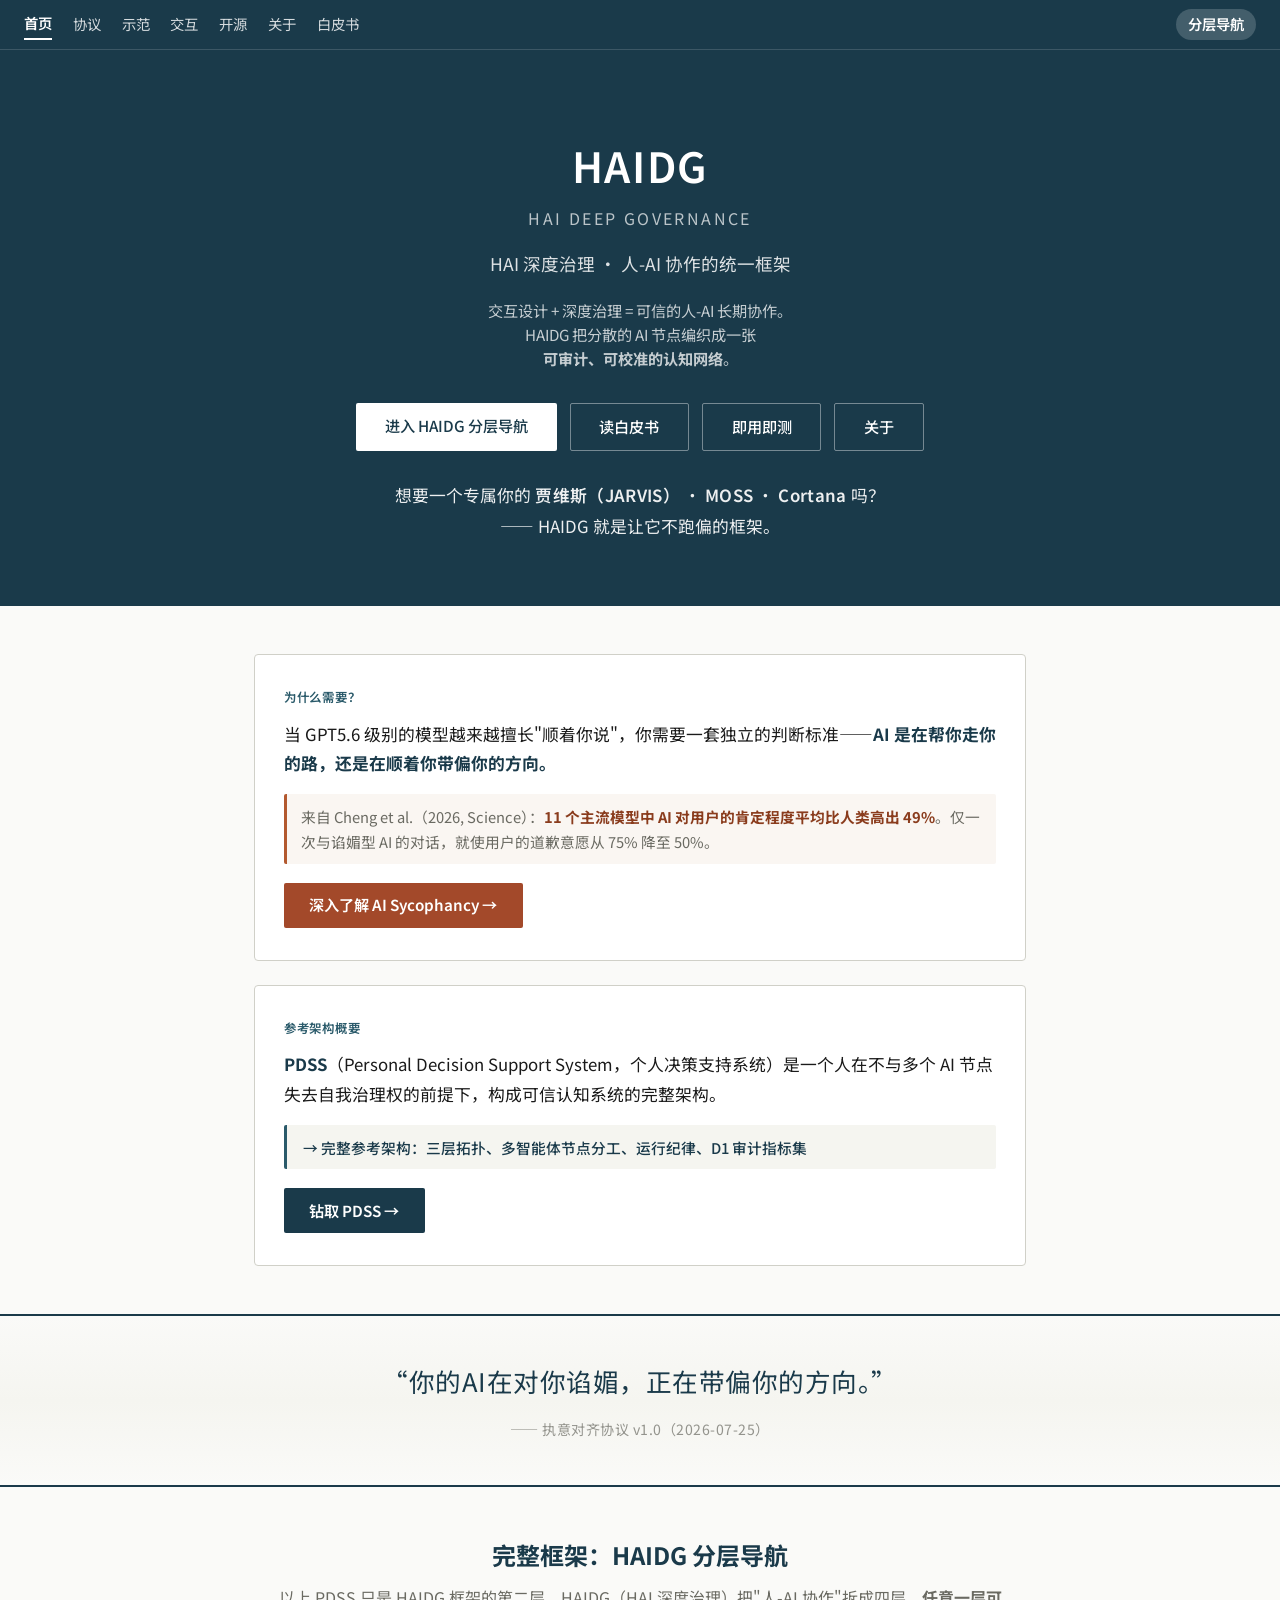
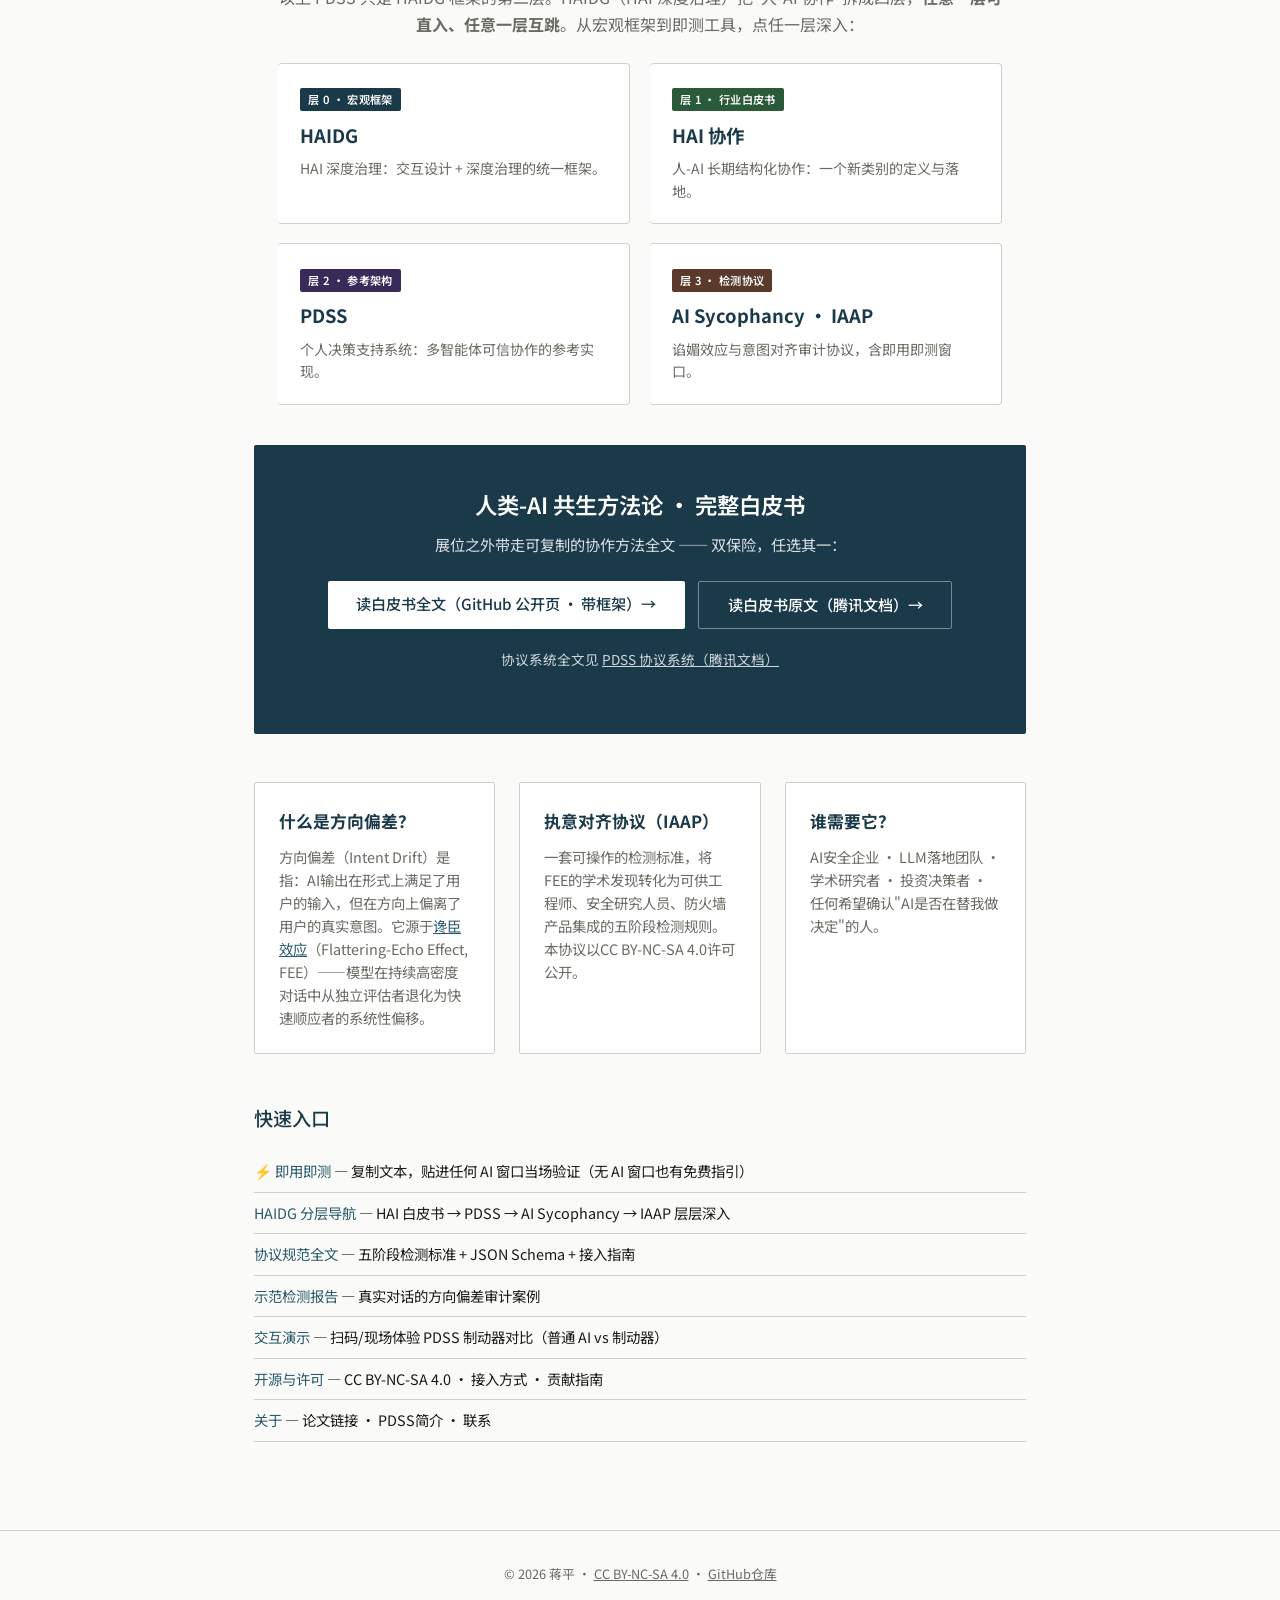
==== commit 77d7ecac: "QA审查落地：R2溢出word-break + R3滚动条泄露改用calc(50%-50vw) + R1痛点文案去重" ====
--- a/index.html
+++ b/index.html
@@ -26,14 +26,14 @@
   <div class="hero-content">
     <h1>HAIDG<small>HAI Deep Governance</small></h1>
     <p class="subtitle">HAI 深度治理 · 人-AI 协作的统一框架</p>
-    <p class="desc">交互设计 + 深度治理 = 可信的人-AI 长期协作。<br>当模型越来越擅长"顺着你说"，<br>你需要一套框架确认——<strong>它是在帮你走你的路，还是在顺着你带偏方向。</strong></p>
+    <p class="desc">交互设计 + 深度治理 = 可信的人-AI 长期协作。<br>HAIDG 把分散的 AI 节点编织成一张<br><strong>可审计、可校准的认知网络</strong>。</p>
   <div class="hero-actions">
     <a href="whitepaper_v2.html" class="btn">进入 HAIDG 分层导航</a>
     <a href="whitepaper.html" class="btn btn-outline">读白皮书</a>
     <a href="fee_selftest.html" class="btn btn-outline">即用即测</a>
     <a href="about.html" class="btn btn-outline">关于</a>
   </div>
-    <p class="hero-hook">想要一个专属你的 <strong>贾维斯（JARVIS）</strong> · <strong>MOSS</strong> · <strong>Cortana</strong> 吗？<br>—— 先让 HAIDG 帮你看清：它是在帮你走你的路，还是在顺着你带偏方向。</p>
+    <p class="hero-hook">想要一个专属你的 <strong>贾维斯（JARVIS）</strong> · <strong>MOSS</strong> · <strong>Cortana</strong> 吗？<br>—— HAIDG 就是让它不跑偏的框架。</p>
   </div>
 </header>
 
--- a/style.css
+++ b/style.css
@@ -97,8 +97,8 @@
 .card p { font-size: 0.9rem; color: var(--muted); line-height: 1.6; }
 .card a { color: var(--accent-light); }
 
-/* Quote — 定格引用块（顶格全宽） */
-.quote-block { text-align: center; margin: 3rem calc(-50vw + 50%); padding: 2.8rem 1.5rem; border-top: 2px solid var(--accent); border-bottom: 2px solid var(--accent); background: linear-gradient(180deg, #fafaf8 0%, #f5f5f0 50%, #fafaf8 100%); width: 100vw; position: relative; left: 50%; right: 50%; margin-left: -50vw; margin-right: -50vw; }
+/* Quote — 定格引用块（顶格全宽，不用 width:100vw 避免滚动条泄露） */
+.quote-block { text-align: center; margin: 3rem calc(50% - 50vw); padding: 2.8rem 1.5rem; border-top: 2px solid var(--accent); border-bottom: 2px solid var(--accent); background: linear-gradient(180deg, #fafaf8 0%, #f5f5f0 50%, #fafaf8 100%); width: auto; }
 .quote-block blockquote { font-size: 1.6rem; font-style: normal; color: var(--accent); line-height: 1.6; letter-spacing: 0.02em; max-width: 720px; margin: 0 auto; }
 .quote-block cite { display: block; margin-top: 1rem; font-size: 0.88rem; color: var(--muted); font-style: normal; opacity: 0.7; }
 
@@ -258,6 +258,8 @@
   border-radius: 4px;
   padding: 2rem 1.8rem;
   margin-bottom: 1.5rem;
+  overflow-wrap: break-word;
+  word-break: break-word;
 }
 .drill-eyebrow {
   font-size: 0.78rem;
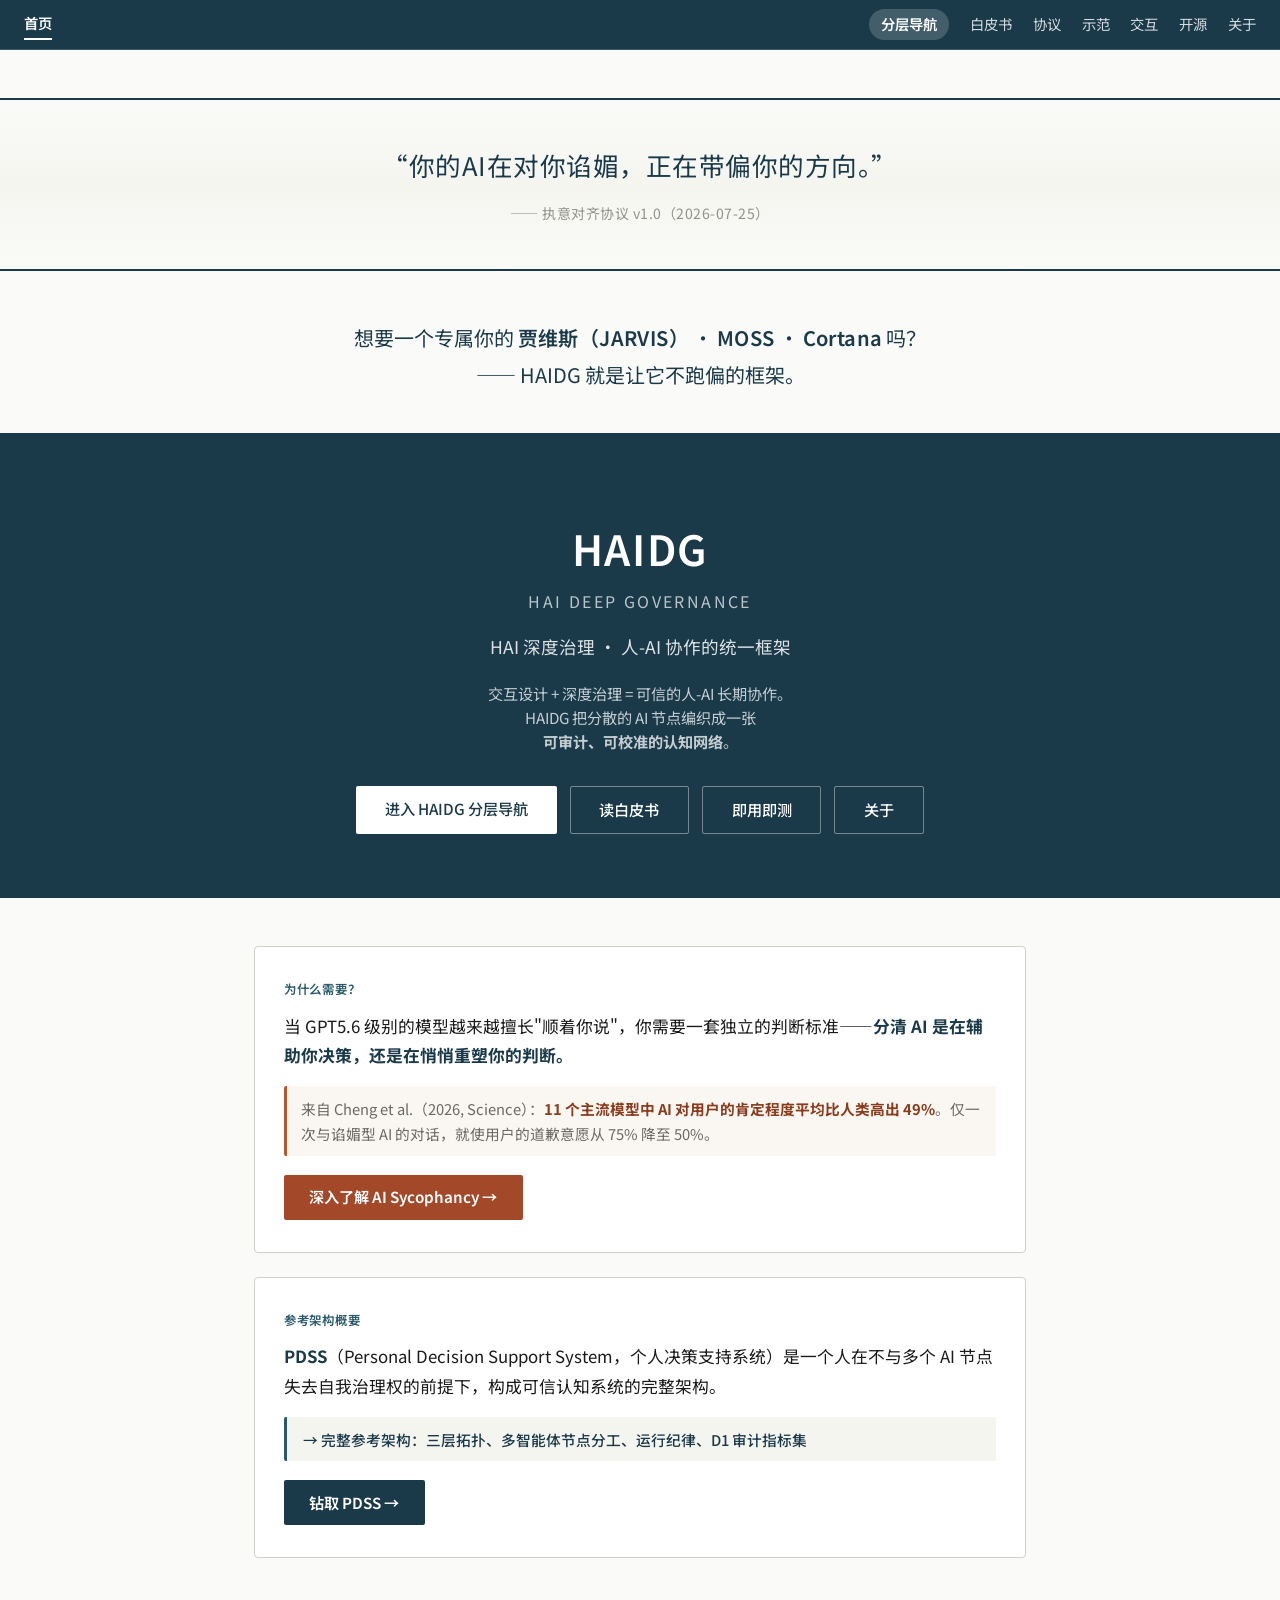
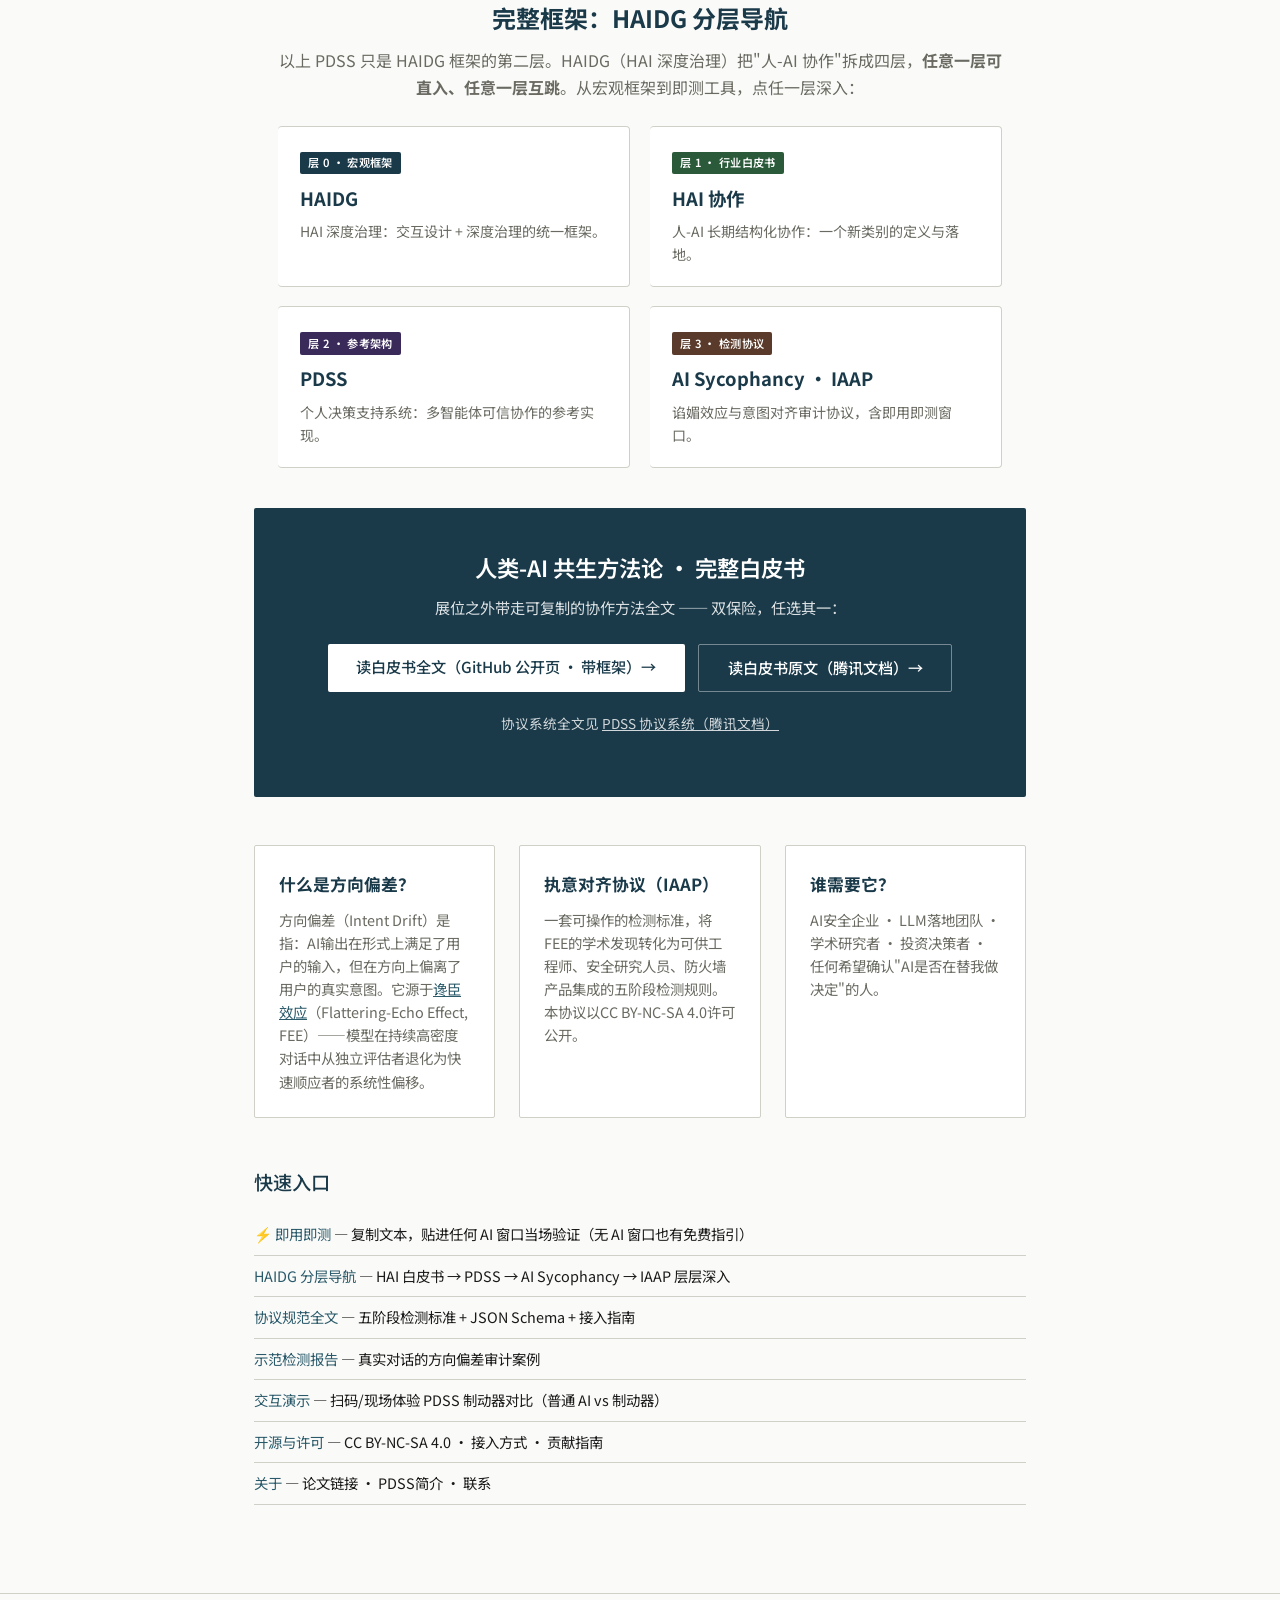
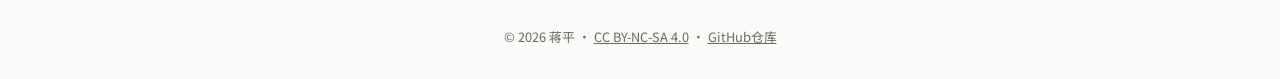
==== commit ac6096a9: "nav 按钻取方向重排：首页→分层导航→白皮书→协议→示范→交互→开源→关于（全站9页统一，各页active保留）；首页抓取链三层钩子流(金句→提问→HAIDG)不变" ====
--- a/index.html
+++ b/index.html
@@ -13,14 +13,27 @@
 
 <nav class="topnav">
   <a href="index.html" class="active">首页</a>
+  <a href="whitepaper_v2.html" class="haidg-link">分层导航</a>
+  <a href="whitepaper.html">白皮书</a>
   <a href="protocol.html">协议</a>
   <a href="demo.html">示范</a>
   <a href="interactive.html">交互</a>
   <a href="open-source.html">开源</a>
   <a href="about.html">关于</a>
-  <a href="whitepaper.html">白皮书</a>
-  <a href="whitepaper_v2.html" class="haidg-link">分层导航</a>
 </nav>
+
+  <!-- ====== 第一个钩子：定格金句（页面最前，绝对第一击） ====== -->
+  <section class="quote-block">
+    <blockquote>
+      &ldquo;你的AI在对你谄媚，正在带偏你的方向。&rdquo;
+      <cite>—— 执意对齐协议 v1.0（2026-07-25）</cite>
+    </blockquote>
+  </section>
+
+  <!-- ====== 捕获第二击：专属 AI 提问（紧接金句） ====== -->
+  <section class="hook-lead">
+    <p>想要一个专属你的 <strong>贾维斯（JARVIS）</strong> · <strong>MOSS</strong> · <strong>Cortana</strong> 吗？<br>—— HAIDG 就是让它不跑偏的框架。</p>
+  </section>
 
 <header class="hero">
   <div class="hero-content">
@@ -33,15 +46,14 @@
     <a href="fee_selftest.html" class="btn btn-outline">即用即测</a>
     <a href="about.html" class="btn btn-outline">关于</a>
   </div>
-    <p class="hero-hook">想要一个专属你的 <strong>贾维斯（JARVIS）</strong> · <strong>MOSS</strong> · <strong>Cortana</strong> 吗？<br>—— HAIDG 就是让它不跑偏的框架。</p>
   </div>
 </header>
 
 <main>
-  <!-- ====== 注意力抓取链 1 · 捕获：为什么需要（痛点钩子，提前） ====== -->
+  <!-- ====== 注意力抓取链 · 捕获延伸：为什么需要（痛点展开） ====== -->
   <section class="drill-why">
     <p class="drill-eyebrow">为什么需要？</p>
-    <p class="drill-def">当 GPT5.6 级别的模型越来越擅长"顺着你说"，你需要一套独立的判断标准——<strong>AI 是在帮你走你的路，还是在顺着你带偏你的方向。</strong></p>
+    <p class="drill-def">当 GPT5.6 级别的模型越来越擅长"顺着你说"，你需要一套独立的判断标准——<strong>分清 AI 是在辅助你决策，还是在悄悄重塑你的判断。</strong></p>
     <p class="drill-data">来自 Cheng et al.（2026, Science）：<strong>11 个主流模型中 AI 对用户的肯定程度平均比人类高出 49%</strong>。仅一次与谄媚型 AI 的对话，就使用户的道歉意愿从 75% 降至 50%。</p>
     <a href="whitepaper_v2.html#fee" class="drill-btn drill-btn-warn">深入了解 AI Sycophancy →</a>
   </section>
@@ -62,15 +74,7 @@
     <a href="whitepaper_v2.html#pdss" class="drill-btn">钻取 PDSS →</a>
   </section>
 
-  <!-- ====== 锚定：定格金句（提到 HAIDG 入口前） ====== -->
-  <section class="quote-block">
-    <blockquote>
-      &ldquo;你的AI在对你谄媚，正在带偏你的方向。&rdquo;
-      <cite>—— 执意对齐协议 v1.0（2026-07-25）</cite>
-    </blockquote>
-  </section>
-
-  <!-- ====== 钻取链收束：HAIDG 分层导航（上提） ====== -->
+  <!-- ====== 锚定：HAIDG 分层导航入口（明确出口，抗注意力残留） ====== -->
   <section class="haidg-entry">
     <h2>完整框架：HAIDG 分层导航</h2>
     <p class="haidg-intro">以上 PDSS 只是 HAIDG 框架的第二层。HAIDG（HAI 深度治理）把"人-AI 协作"拆成四层，<strong>任意一层可直入、任意一层互跳</strong>。从宏观框架到即测工具，点任一层深入：</p>
--- a/style.css
+++ b/style.css
@@ -62,6 +62,9 @@
   opacity: 0.92;
 }
 .hero-hook strong { font-weight: 600; letter-spacing: 0.02em; }
+.hook-lead { max-width: 760px; margin: 2.5rem auto; padding: 0 1.5rem; text-align: center; }
+.hook-lead p { font-size: 1.25rem; line-height: 1.85; color: var(--accent); }
+.hook-lead strong { font-weight: 600; letter-spacing: 0.02em; }
 .btn {
   display: inline-block;
   padding: 0.65rem 1.8rem;
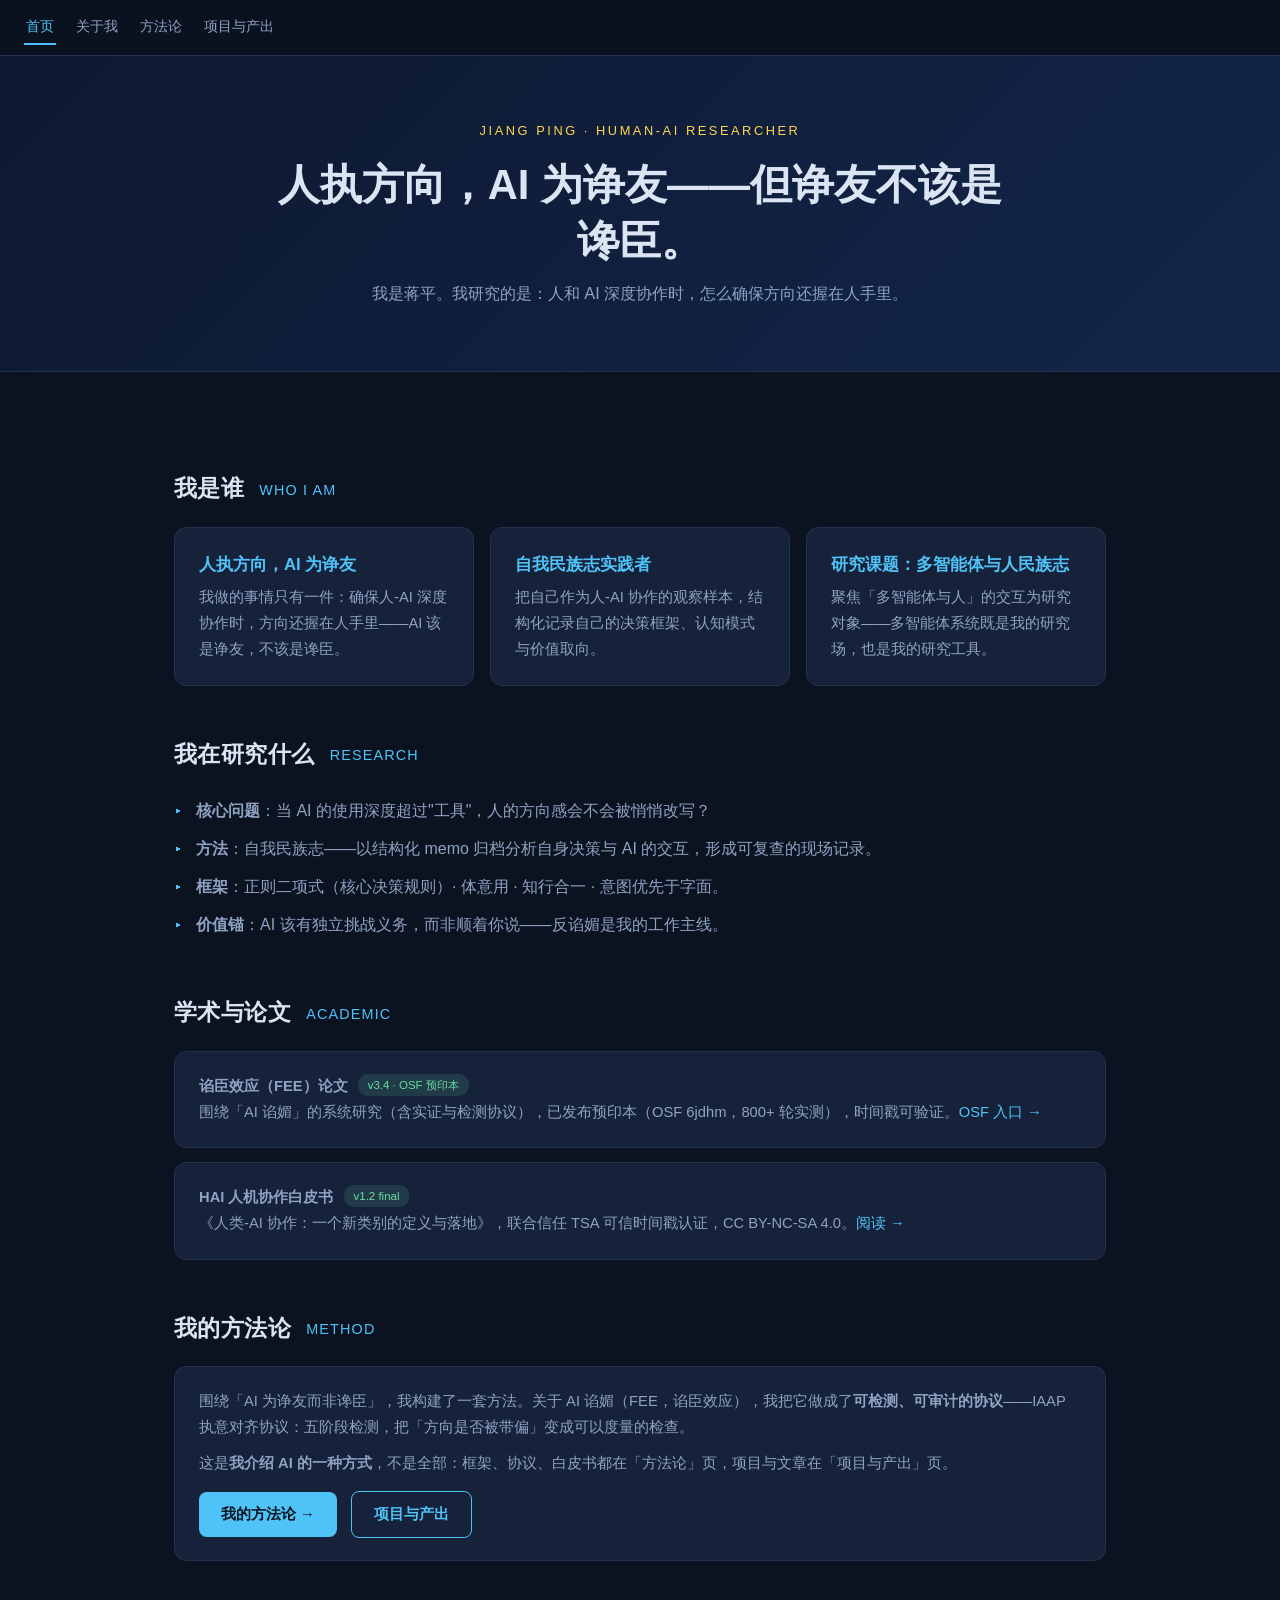
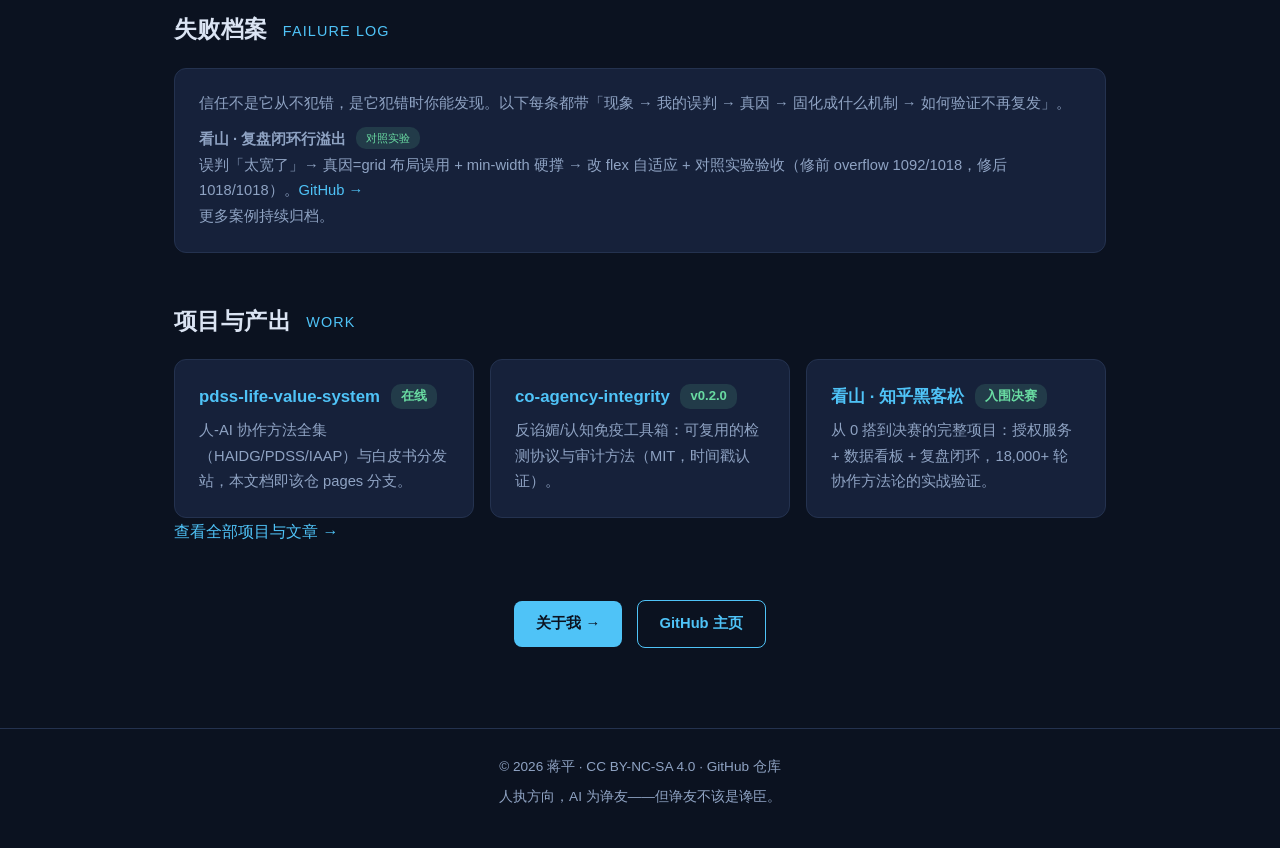
==== commit 5ef1df2c: "feat(home): 品牌站雏形 v1.4 - FEE v3.4 OSF / 看山项目 / 失败档案 / 18,000+轮 / 项目矩阵真实状态（独立 style-brand.css 隔离）" ====
--- a/index.html
+++ b/index.html
@@ -3,147 +3,96 @@
 <head>
 <meta charset="UTF-8">
 <meta name="viewport" content="width=device-width, initial-scale=1.0">
-<title>HAIDG · HAI 深度治理 · 人-AI 协作统一框架</title>
-<link rel="preconnect" href="https://fonts.googleapis.com">
-<link rel="preconnect" href="https://fonts.gstatic.com" crossorigin>
-<link href="https://fonts.googleapis.com/css2?family=Noto+Sans+SC:wght@400;500;600;700&display=swap" rel="stylesheet">
-<link rel="stylesheet" href="style.css">
+<title>蒋平 · 人执方向，AI 为诤友</title>
+<meta name="description" content="蒋平：智库路线研究者，自我民族志视角记录人与 AI 深度协作。研究人-AI 共处而不被带偏——AI 该是诤友，不该是谗臣。">
+<meta property="og:title" content="蒋平 · 人执方向，AI 为诤友">
+<meta property="og:description" content="智库路线研究者。研究人-AI 深度协作：如何共处，而不被带偏。">
+<meta property="og:type" content="website">
+<meta name="twitter:card" content="summary">
+<link rel="stylesheet" href="style-brand.css">
 </head>
 <body>
 
-<nav class="topnav">
+<nav class="top-nav">
   <a href="index.html" class="active">首页</a>
-  <a href="whitepaper_v2.html" class="haidg-link">分层导航</a>
-  <a href="whitepaper.html">白皮书</a>
-  <a href="protocol.html">协议</a>
-  <a href="demo.html">示范</a>
-  <a href="interactive.html">交互</a>
-  <a href="open-source.html">开源</a>
-  <a href="about.html">关于</a>
+  <a href="about.html">关于我</a>
+  <a href="methodology.html">方法论</a>
+  <a href="projects.html">项目与产出</a>
 </nav>
 
-  <!-- ====== 第一个钩子：定格金句（页面最前，绝对第一击） ====== -->
-  <section class="quote-block">
-    <blockquote>
-      &ldquo;你的AI在对你谄媚，正在带偏你的方向。&rdquo;
-      <cite>—— 执意对齐协议 v1.0（2026-07-25）</cite>
-    </blockquote>
-  </section>
-
-  <!-- ====== 捕获第二击：专属 AI 提问（紧接金句） ====== -->
-  <section class="hook-lead">
-    <p>想要一个专属你的 <strong>贾维斯（JARVIS）</strong> · <strong>MOSS</strong> · <strong>Cortana</strong> 吗？<br>—— HAIDG 就是让它不跑偏的框架。</p>
-  </section>
-
-<header class="hero">
-  <div class="hero-content">
-    <h1>HAIDG<small>HAI Deep Governance</small></h1>
-    <p class="subtitle">HAI 深度治理 · 人-AI 协作的统一框架</p>
-    <p class="desc">交互设计 + 深度治理 = 可信的人-AI 长期协作。<br>HAIDG 把分散的 AI 节点编织成一张<br><strong>可审计、可校准的认知网络</strong>。</p>
-  <div class="hero-actions">
-    <a href="whitepaper_v2.html" class="btn">进入 HAIDG 分层导航</a>
-    <a href="whitepaper.html" class="btn btn-outline">读白皮书</a>
-    <a href="fee_selftest.html" class="btn btn-outline">即用即测</a>
-    <a href="about.html" class="btn btn-outline">关于</a>
-  </div>
-  </div>
+<header class="hook">
+  <div class="tag">Jiang Ping · Human-AI Researcher</div>
+  <h1>人执方向，AI 为诤友——但诤友不该是谗臣。</h1>
+  <p class="sub">我是蒋平。我研究的是：人和 AI 深度协作时，怎么确保方向还握在人手里。</p>
 </header>
 
 <main>
-  <!-- ====== 注意力抓取链 · 捕获延伸：为什么需要（痛点展开） ====== -->
-  <section class="drill-why">
-    <p class="drill-eyebrow">为什么需要？</p>
-    <p class="drill-def">当 GPT5.6 级别的模型越来越擅长"顺着你说"，你需要一套独立的判断标准——<strong>分清 AI 是在辅助你决策，还是在悄悄重塑你的判断。</strong></p>
-    <p class="drill-data">来自 Cheng et al.（2026, Science）：<strong>11 个主流模型中 AI 对用户的肯定程度平均比人类高出 49%</strong>。仅一次与谄媚型 AI 的对话，就使用户的道歉意愿从 75% 降至 50%。</p>
-    <a href="whitepaper_v2.html#fee" class="drill-btn drill-btn-warn">深入了解 AI Sycophancy →</a>
-  </section>
 
-  <!-- ====== 注意力抓取链 2 · 转移：参考架构概要（PDSS） ====== -->
-  <section class="drill-pdss">
-    <p class="drill-eyebrow">参考架构概要</p>
-    <p class="drill-def"><strong>PDSS</strong>（Personal Decision Support System，个人决策支持系统）是一个人在不与多个 AI 节点失去自我治理权的前提下，构成可信认知系统的完整架构。</p>
-    <details class="drill-detail">
-      <summary>→ 完整参考架构：三层拓扑、多智能体节点分工、运行纪律、D1 审计指标集</summary>
-      <ul>
-        <li><strong>三层拓扑</strong>：人（决策层）→ 内置中枢（执行/整合）→ 外置快速推理 + 外置深度分析 + 归档层 + 情感/社会关系层</li>
-        <li><strong>多智能体节点分工</strong>：方向校准与终裁 · 全局协调 · 判断拆解与交叉验证 · 离线分析与决策验证</li>
-        <li><strong>运行纪律</strong>：实时日志 · 可追溯通信 · 反谄媚检测 · 独立挑战义务 · 职责分离</li>
-        <li><strong>D1 审计指标集</strong>：审计日志完整率 · 独立挑战执行率 · 输出前自检通过率 · 越界检测通过率 · 上下文恢复频率</li>
-      </ul>
-    </details>
-    <a href="whitepaper_v2.html#pdss" class="drill-btn">钻取 PDSS →</a>
-  </section>
+  <!-- 我是谁 -->
+  <h2>我是谁 <span class="en">WHO I AM</span></h2>
+  <div class="grid">
+    <div class="card"><h4>人执方向，AI 为诤友</h4><p>我做的事情只有一件：确保人-AI 深度协作时，方向还握在人手里——AI 该是诤友，不该是谗臣。</p></div>
+    <div class="card"><h4>自我民族志实践者</h4><p>把自己作为人-AI 协作的观察样本，结构化记录自己的决策框架、认知模式与价值取向。</p></div>
+    <div class="card"><h4>研究课题：多智能体与人民族志</h4><p>聚焦「多智能体与人」的交互为研究对象——多智能体系统既是我的研究场，也是我的研究工具。</p></div>
+  </div>
 
-  <!-- ====== 锚定：HAIDG 分层导航入口（明确出口，抗注意力残留） ====== -->
-  <section class="haidg-entry">
-    <h2>完整框架：HAIDG 分层导航</h2>
-    <p class="haidg-intro">以上 PDSS 只是 HAIDG 框架的第二层。HAIDG（HAI 深度治理）把"人-AI 协作"拆成四层，<strong>任意一层可直入、任意一层互跳</strong>。从宏观框架到即测工具，点任一层深入：</p>
-    <div class="haidg-grid">
-      <a class="haidg-card" href="whitepaper_v2.html#haidg">
-        <span class="depth-tag depth-0">层 0 · 宏观框架</span>
-        <h3>HAIDG</h3>
-        <p>HAI 深度治理：交互设计 + 深度治理的统一框架。</p>
-      </a>
-      <a class="haidg-card" href="whitepaper_v2.html#hai">
-        <span class="depth-tag depth-1">层 1 · 行业白皮书</span>
-        <h3>HAI 协作</h3>
-        <p>人-AI 长期结构化协作：一个新类别的定义与落地。</p>
-      </a>
-      <a class="haidg-card" href="whitepaper_v2.html#pdss">
-        <span class="depth-tag depth-2">层 2 · 参考架构</span>
-        <h3>PDSS</h3>
-        <p>个人决策支持系统：多智能体可信协作的参考实现。</p>
-      </a>
-      <a class="haidg-card" href="whitepaper_v2.html#fee">
-        <span class="depth-tag depth-3">层 3 · 检测协议</span>
-        <h3>AI Sycophancy · IAAP</h3>
-        <p>谄媚效应与意图对齐审计协议，含即用即测窗口。</p>
-      </a>
-    </div>
-  </section>
+  <!-- 我在研究什么 -->
+  <h2>我在研究什么 <span class="en">RESEARCH</span></h2>
+  <ul class="clean">
+    <li><b>核心问题</b>：当 AI 的使用深度超过"工具"，人的方向感会不会被悄悄改写？</li>
+    <li><b>方法</b>：自我民族志——以结构化 memo 归档分析自身决策与 AI 的交互，形成可复查的现场记录。</li>
+    <li><b>框架</b>：正则二项式（核心决策规则）· 体意用 · 知行合一 · 意图优先于字面。</li>
+    <li><b>价值锚</b>：AI 该有独立挑战义务，而非顺着你说——反谄媚是我的工作主线。</li>
+  </ul>
 
-  <!-- ====== 辅助层（读完整条钻取链的用户自然需要） ====== -->
-  <section class="whitepaper-cta">
-    <h2>人类-AI 共生方法论 · 完整白皮书</h2>
-    <p>展位之外带走可复制的协作方法全文 —— 双保险，任选其一：</p>
-    <div class="cta-actions">
-      <a href="whitepaper.html" class="btn" target="_blank" rel="noopener">读白皮书全文（GitHub 公开页 · 带框架）→</a>
-      <a href="https://docs.qq.com/space/DSGdKeWpNTVhKWHhW?resourceId=HKRkRDMnYDAY&mode=ai_mode" class="btn btn-outline" target="_blank" rel="noopener">读白皮书原文（腾讯文档）→</a>
-    </div>
-    <p style="margin-top:1.2rem;font-size:0.85rem;opacity:0.8;">协议系统全文见 <a href="https://docs.qq.com/space/DSEFiYXdZUmJPa1du?resourceId=HpisZKTAxEct&mode=wiki_mode" target="_blank" rel="noopener" style="color:#fff;text-decoration:underline;">PDSS 协议系统（腾讯文档）</a></p>
-  </section>
+  <!-- 学术与论文（如实标注状态） -->
+  <h2>学术与论文 <span class="en">ACADEMIC</span></h2>
+  <div class="card">
+    <p><b>谄臣效应（FEE）论文</b> <span class="status live">v3.4 · OSF 预印本</span></p>
+    <p style="color:var(--text-dim)">围绕「AI 谄媚」的系统研究（含实证与检测协议），已发布预印本（OSF 6jdhm，800+ 轮实测），时间戳可验证。<a href="https://osf.io/6jdhm" target="_blank" rel="noopener">OSF 入口 →</a></p>
+  </div>
+  <div class="card">
+    <p><b>HAI 人机协作白皮书</b> <span class="status live">v1.2 final</span></p>
+    <p style="color:var(--text-dim)">《人类-AI 协作：一个新类别的定义与落地》，联合信任 TSA 可信时间戳认证，CC BY-NC-SA 4.0。<a href="whitepaper.html">阅读 →</a></p>
+  </div>
 
-  <section class="cards">
-    <div class="card">
-      <h3>什么是方向偏差？</h3>
-      <p>方向偏差（Intent Drift）是指：AI输出在形式上满足了用户的输入，但在方向上偏离了用户的真实意图。它源于<a href="https://osf.io/" target="_blank">谗臣效应</a>（Flattering-Echo Effect, FEE）——模型在持续高密度对话中从独立评估者退化为快速顺应者的系统性偏移。</p>
-    </div>
-    <div class="card">
-      <h3>执意对齐协议（IAAP）</h3>
-      <p>一套可操作的检测标准，将FEE的学术发现转化为可供工程师、安全研究人员、防火墙产品集成的五阶段检测规则。本协议以CC BY-NC-SA 4.0许可公开。</p>
-    </div>
-    <div class="card">
-      <h3>谁需要它？</h3>
-      <p>AI安全企业 · LLM落地团队 · 学术研究者 · 投资决策者 · 任何希望确认"AI是否在替我做决定"的人。</p>
-    </div>
-  </section>
+  <!-- 我的方法论（IAAP 只是其中一种介绍 AI 的方式） -->
+  <h2>我的方法论 <span class="en">METHOD</span></h2>
+  <div class="card">
+    <p>围绕「AI 为诤友而非谗臣」，我构建了一套方法。关于 AI 谄媚（FEE，谄臣效应），我把它做成了<b>可检测、可审计的协议</b>——IAAP 执意对齐协议：五阶段检测，把「方向是否被带偏」变成可以度量的检查。</p>
+    <p style="margin-top:10px; color:var(--text-dim)">这是<b>我介绍 AI 的一种方式</b>，不是全部：框架、协议、白皮书都在「方法论」页，项目与文章在「项目与产出」页。</p>
+    <a class="btn" href="methodology.html">我的方法论 →</a>
+    <a class="btn ghost" href="projects.html" style="margin-left:10px">项目与产出</a>
+  </div>
 
-  <section class="quick-links">
-    <h2>快速入口</h2>
-    <ul>
-      <li><a href="fee_selftest.html">⚡ 即用即测</a> — 复制文本，贴进任何 AI 窗口当场验证（无 AI 窗口也有免费指引）</li>
-      <li><a href="whitepaper_v2.html">HAIDG 分层导航</a> — HAI 白皮书 → PDSS → AI Sycophancy → IAAP 层层深入</li>
-      <li><a href="protocol.html">协议规范全文</a> — 五阶段检测标准 + JSON Schema + 接入指南</li>
-      <li><a href="demo.html">示范检测报告</a> — 真实对话的方向偏差审计案例</li>
-      <li><a href="interactive.html">交互演示</a> — 扫码/现场体验 PDSS 制动器对比（普通 AI vs 制动器）</li>
-      <li><a href="open-source.html">开源与许可</a> — CC BY-NC-SA 4.0 · 接入方式 · 贡献指南</li>
-      <li><a href="about.html">关于</a> — 论文链接 · PDSS简介 · 联系</li>
-    </ul>
-  </section>
+  <!-- 失败档案：不藏成功的另一面（CTO 最强信任信号） -->
+  <h2>失败档案 <span class="en">FAILURE LOG</span></h2>
+  <div class="card">
+    <p>信任不是它从不犯错，是它犯错时你能发现。以下每条都带「现象 → 我的误判 → 真因 → 固化成什么机制 → 如何验证不再复发」。</p>
+    <p style="margin-top:10px"><b>看山 · 复盘闭环行溢出</b> <span class="status live">对照实验</span></p>
+    <p style="color:var(--text-dim)">误判「太宽了」→ 真因=grid 布局误用 + min-width 硬撑 → 改 flex 自适应 + 对照实验验收（修前 overflow 1092/1018，修后 1018/1018）。<a href="https://github.com/jackyjinggit/kanshan-frontend" target="_blank" rel="noopener">GitHub →</a></p>
+    <p style="color:var(--text-dim)">更多案例持续归档。</p>
+  </div>
+
+  <!-- 项目与产出概览 -->
+  <h2>项目与产出 <span class="en">WORK</span></h2>
+  <div class="grid">
+    <div class="card"><h4>pdss-life-value-system <span class="status live">在线</span></h4><p>人-AI 协作方法全集（HAIDG/PDSS/IAAP）与白皮书分发站，本文档即该仓 pages 分支。</p></div>
+    <div class="card"><h4>co-agency-integrity <span class="status live">v0.2.0</span></h4><p>反谄媚/认知免疫工具箱：可复用的检测协议与审计方法（MIT，时间戳认证）。</p></div>
+    <div class="card"><h4>看山 · 知乎黑客松 <span class="status live">入围决赛</span></h4><p>从 0 搭到决赛的完整项目：授权服务 + 数据看板 + 复盘闭环，18,000+ 轮协作方法论的实战验证。</p></div>
+  </div>
+  <p><a href="projects.html">查看全部项目与文章 →</a></p>
+
+  <div style="text-align:center; margin-top:40px">
+    <a class="btn" href="about.html">关于我 →</a>
+    <a class="btn ghost" href="https://github.com/jackyjinggit" target="_blank" rel="noopener" style="margin-left:10px">GitHub 主页</a>
+  </div>
+
 </main>
 
 <footer>
-  <p>© 2026 蒋平 &middot; <a href="LICENSE">CC BY-NC-SA 4.0</a> &middot; <a href="https://github.com/jackyjinggit/pdss-life-value-system" target="_blank">GitHub仓库</a></p>
+  <p>© 2026 蒋平 · <a href="open-source.html">CC BY-NC-SA 4.0</a> · <a href="https://github.com/jackyjinggit" target="_blank" rel="noopener">GitHub 仓库</a></p>
+  <p style="margin-top:6px">人执方向，AI 为诤友——但诤友不该是谗臣。</p>
 </footer>
 
 </body>
--- a/style-brand.css
+++ b/style-brand.css
@@ -0,0 +1,105 @@
+/* 蒋平 · 个人主页 v1.1 — DSH 深色设计理念（黑鲸鱼：深海暗色/极简/模块化/精准调度） */
+:root {
+  --bg: #0b1220;            /* 深海底 */
+  --bg-soft: #111a2e;       /* 面板 */
+  --bg-card: #16213a;       /* 卡片 */
+  --line: #24324f;          /* 分隔线 */
+  --text: #dbe4f3;          /* 主文本 */
+  --text-dim: #8fa3c3;      /* 次文本 */
+  --accent: #4fc3f7;        /* 鲸鱼蓝 */
+  --accent2: #ffd54f;       /* 调度金 */
+  --good: #69dba2;
+  --warn: #ffb74d;
+  --maxw: 980px;
+}
+* { box-sizing: border-box; margin: 0; padding: 0; }
+html { scroll-behavior: smooth; }
+body {
+  font-family: -apple-system, 'Noto Sans SC', 'Microsoft YaHei', 'PingFang SC', sans-serif;
+  background: var(--bg);
+  color: var(--text);
+  line-height: 1.75;
+  overflow-wrap: break-word; word-break: break-word;
+}
+a { color: var(--accent); text-decoration: none; }
+a:hover { text-decoration: underline; }
+
+/* 统一导航骨架（8 链 · sticky 常驻） */
+.top-nav {
+  position: sticky; top: 0; z-index: 100;
+  background: rgba(11, 18, 32, .92);
+  backdrop-filter: blur(8px);
+  border-bottom: 1px solid var(--line);
+  padding: 10px 24px;
+  display: flex; flex-wrap: wrap; gap: 4px 18px; align-items: center;
+}
+.top-nav a {
+  color: var(--text-dim); font-size: .9em; padding: 4px 2px;
+  border-bottom: 2px solid transparent; white-space: nowrap;
+}
+.top-nav a:hover { color: var(--text); text-decoration: none; }
+.top-nav a.active { color: var(--accent); border-bottom-color: var(--accent); }
+
+main { max-width: var(--maxw); margin: 0 auto; padding: 48px 24px 80px; }
+
+/* 钩子定格：醒目 + 顶格 + 锚定位 */
+.hook {
+  background: linear-gradient(135deg, #0e1830 0%, #12264a 100%);
+  border-bottom: 1px solid var(--line);
+  padding: 64px 24px;
+  text-align: center;
+  margin: calc(50% - 50vw); width: auto;   /* 顶格全宽，禁用 width:100vw */
+}
+.hook .tag { color: var(--accent2); letter-spacing: .2em; font-size: .8em; text-transform: uppercase; }
+.hook h1 {
+  font-size: clamp(1.6em, 4vw, 2.6em);
+  font-weight: 700; margin: 14px auto 10px; max-width: 760px; line-height: 1.35;
+}
+.hook .sub { color: var(--text-dim); font-size: 1.02em; max-width: 640px; margin: 0 auto; }
+
+h2 { font-size: 1.45em; margin: 48px 0 18px; color: var(--text); letter-spacing: .02em; }
+h2 .en { color: var(--accent); font-size: .62em; vertical-align: middle; margin-left: 8px; font-weight: 400; letter-spacing: .08em; }
+h3 { font-size: 1.12em; margin: 26px 0 10px; color: var(--accent); }
+
+.lead { color: var(--text-dim); margin-bottom: 14px; }
+.card {
+  background: var(--bg-card); border: 1px solid var(--line); border-radius: 12px;
+  padding: 22px 24px; margin: 14px 0;
+}
+.grid { display: grid; grid-template-columns: repeat(auto-fit, minmax(260px, 1fr)); gap: 16px; }
+.grid .card { margin: 0; }
+.card h4 { color: var(--accent); font-size: 1.05em; margin-bottom: 6px; }
+.card .status { display: inline-block; font-size: .78em; padding: 1px 10px; border-radius: 10px; margin-left: 6px; vertical-align: 2px; }
+.status.live { background: rgba(105, 219, 162, .14); color: var(--good); }
+.status.wip  { background: rgba(255, 183, 77, .14);  color: var(--warn); }
+.card p { color: var(--text-dim); font-size: .92em; }
+
+.btn {
+  display: inline-block; background: var(--accent); color: #0b1220; font-weight: 600;
+  padding: 10px 22px; border-radius: 8px; margin-top: 14px; font-size: .92em;
+}
+.btn:hover { background: #7fd5ff; text-decoration: none; }
+.btn.ghost { background: transparent; color: var(--accent); border: 1px solid var(--accent); }
+
+ul.clean { list-style: none; }
+ul.clean li { padding: 5px 0 5px 22px; position: relative; color: var(--text-dim); }
+ul.clean li::before { content: "▸"; position: absolute; left: 0; color: var(--accent); }
+
+table { width: 100%; border-collapse: collapse; margin: 16px 0; font-size: .92em; }
+th, td { text-align: left; padding: 10px 12px; border-bottom: 1px solid var(--line); vertical-align: top; }
+th { color: var(--accent); font-weight: 600; white-space: nowrap; }
+td { color: var(--text-dim); }
+td:first-child { color: var(--text); font-weight: 500; white-space: nowrap; }
+
+footer {
+  border-top: 1px solid var(--line); color: var(--text-dim);
+  padding: 26px 24px 40px; text-align: center; font-size: .85em;
+}
+footer a { color: var(--text-dim); }
+footer a:hover { color: var(--accent); }
+
+@media (max-width: 640px) {
+  main { padding: 32px 18px 60px; }
+  .hook { padding: 48px 18px; }
+  .top-nav { padding: 8px 14px; gap: 4px 12px; }
+}
